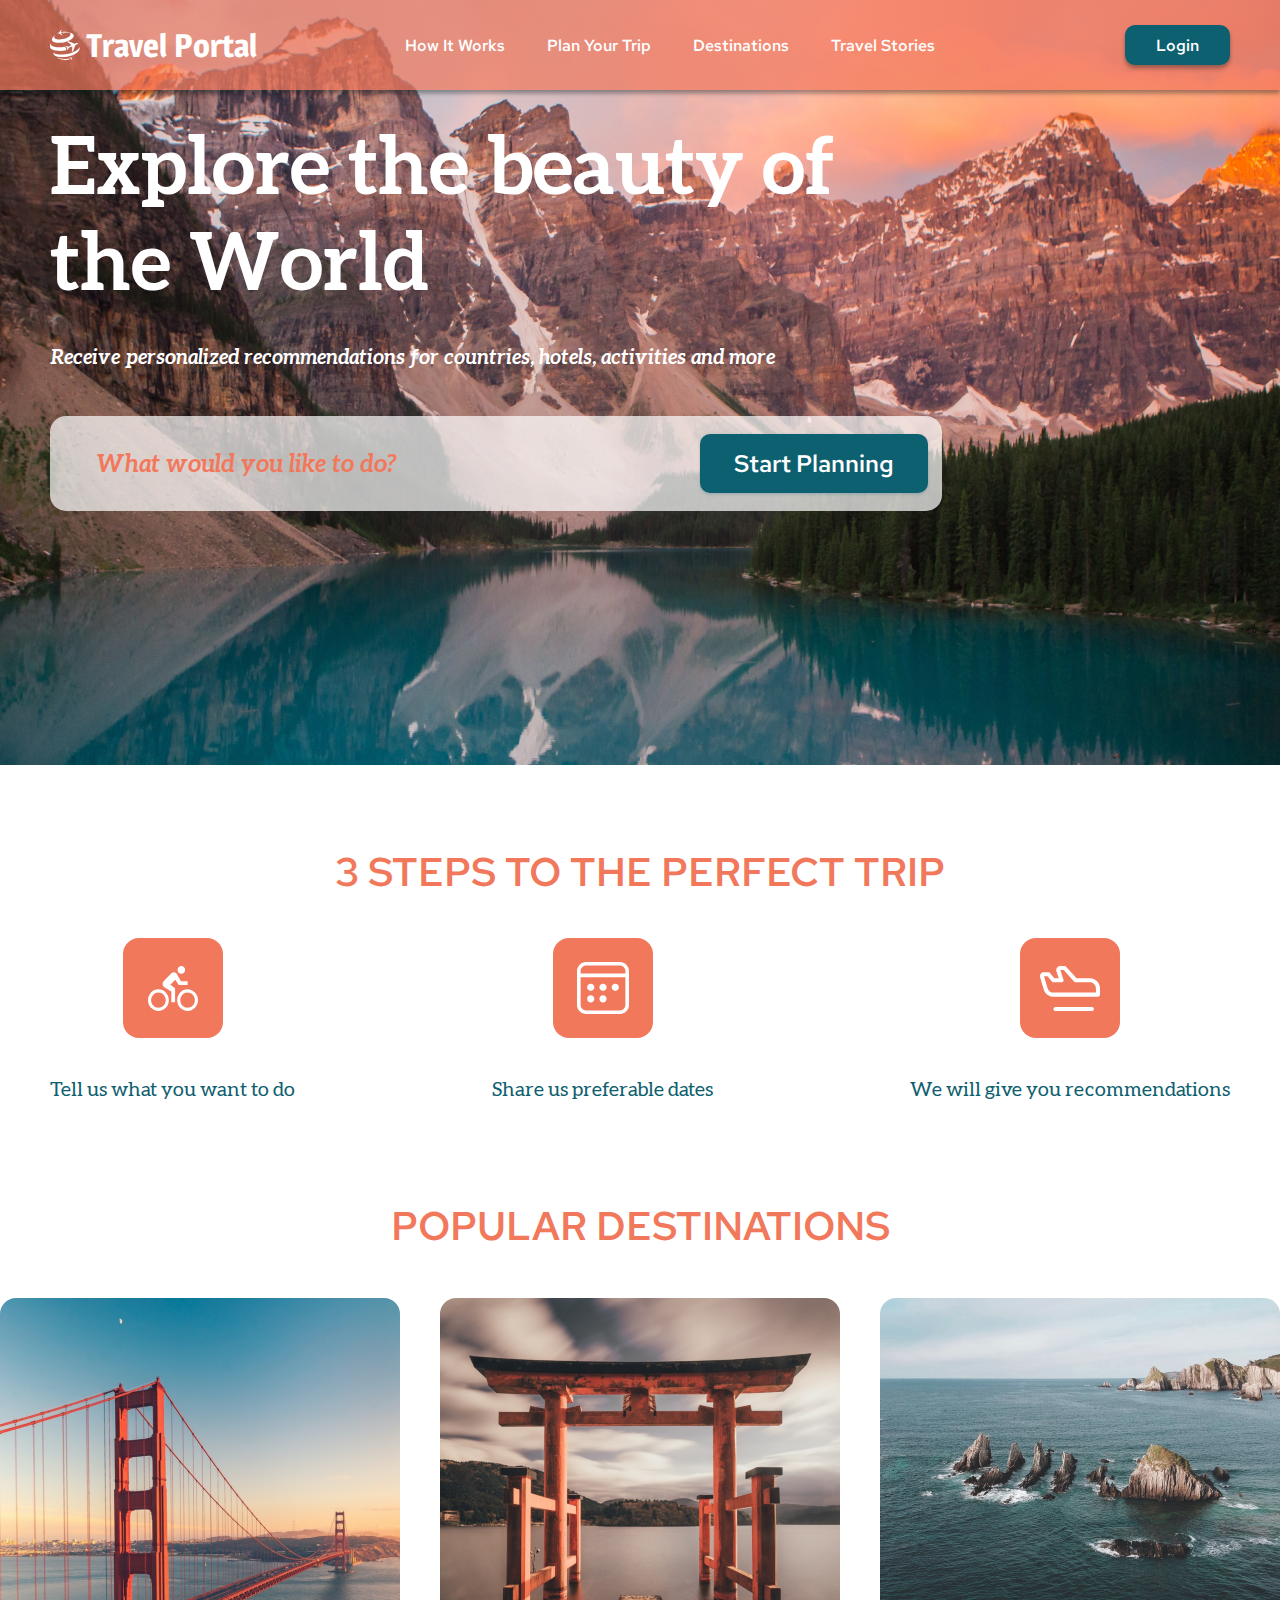
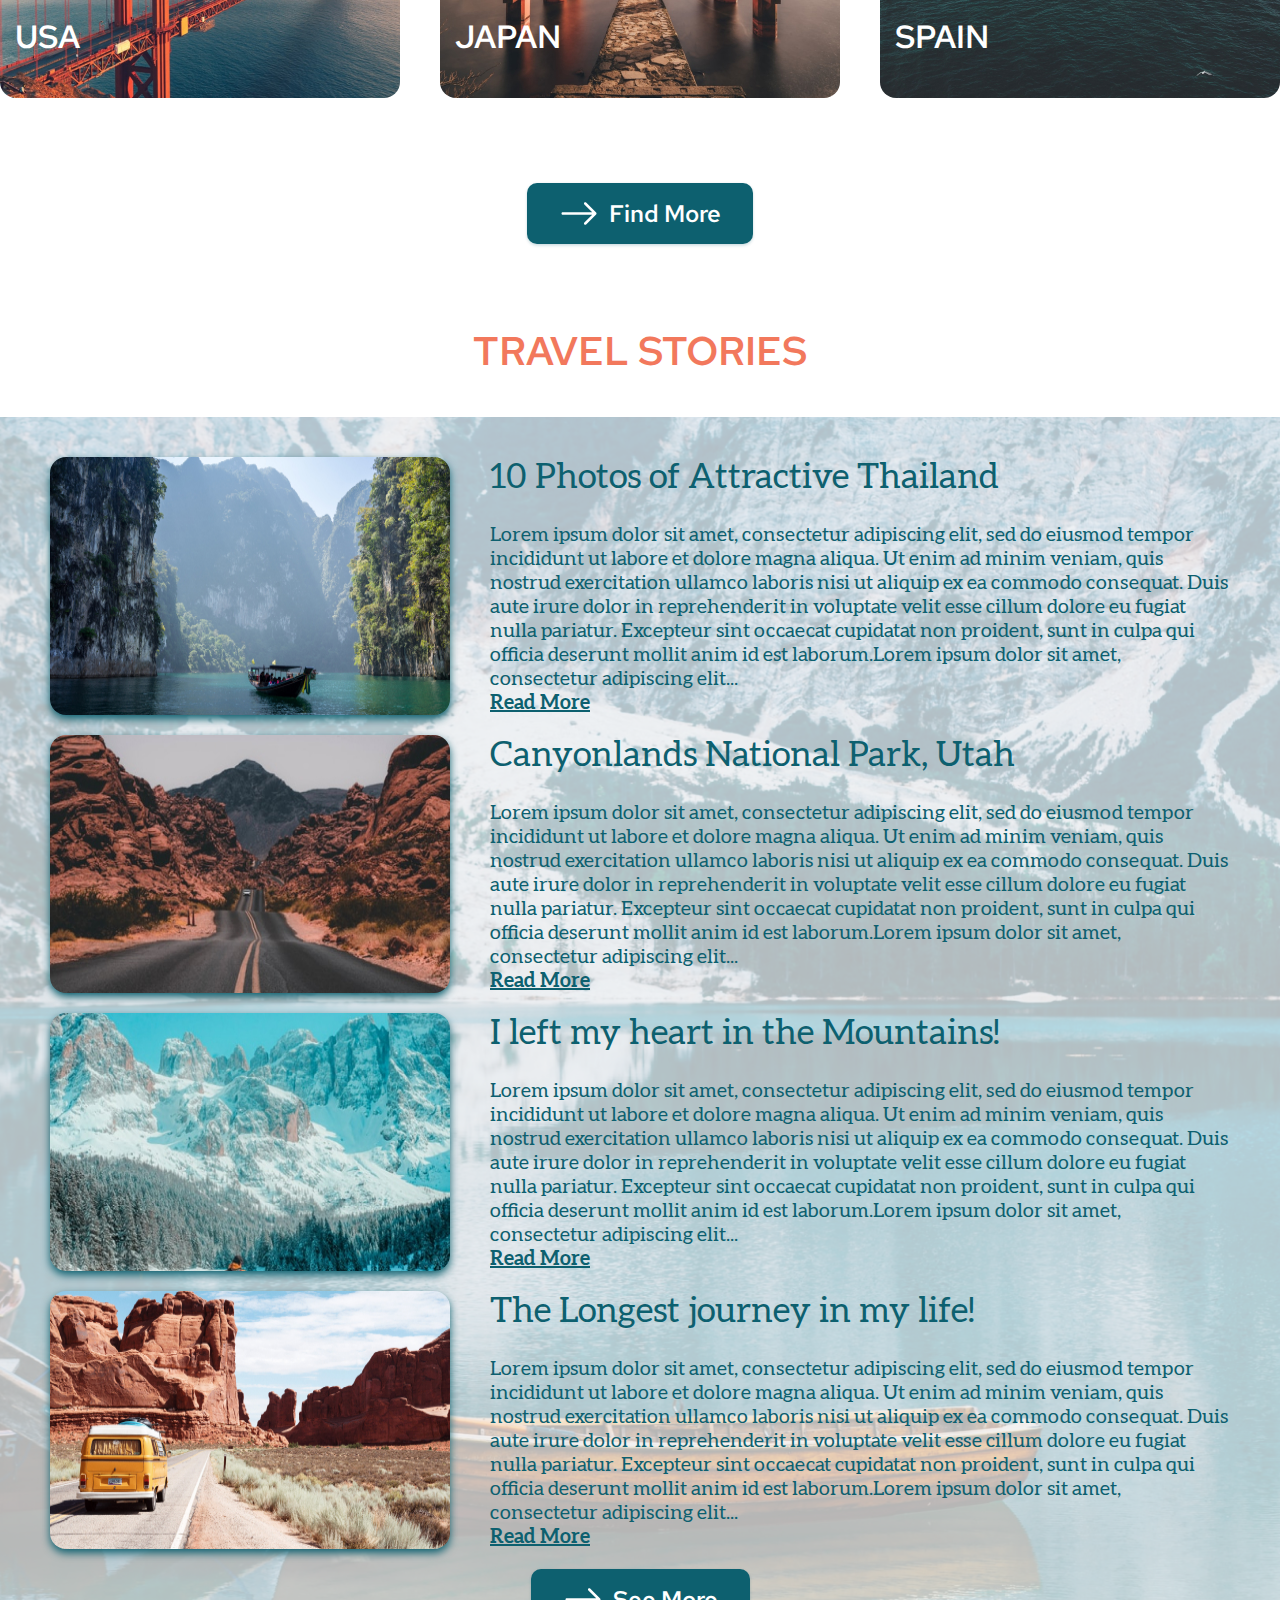
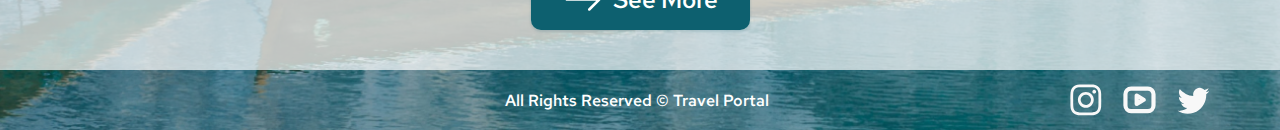
==== index.html @ 47e55aea "add full Desktop page" ====
<!DOCTYPE html>
<html lang="en">
<head>
    <meta charset="UTF-8">
    <meta name="viewport" content="width=device-width, initial-scale=1.0">
    <title>Travel Portal</title>
    <link rel="stylesheet" href="css/style.css">
</head>
<body>
    <header class="header">
        <div class="wrapper">
            <div class="header-wrapper">
                <a href="/" class="header-logo-link">
                    <div class="header-logo-box">
                        <img src="./img/svg/logo.svg" alt="Travel Portal" class="header-logo-pic">
                        <p class="header-logo-text">
                            Travel Portal
                        </p>
                    </div>
                </a>
                    
    
                <nav class="header-nav">
                    <ul class="header-list">
                        <li class="header-item">
                            <a href="#!" class="header-link">How It Works</a>
                        </li>
                        <li class="header-item">
                            <a href="#!" class="header-link">Plan Your Trip</a>
                        </li>
                        <li class="header-item">
                            <a href="#!" class="header-link">Destinations</a>
                        </li>
                        <li class="header-item">
                            <a href="#!" class="header-link">Travel Stories</a>
                        </li>
                    </ul>
                </nav>

                <form action="#">
                    <button class="header-button">
                        Login
                    </button>
                </form>

            </div>
        </div>
    </header>

    <main class="main">
        <section class="intro">
            <div class="wrapper">

                <h1 class="intro-title">
                    Explore the beauty of the World
                </h1>

                <p class="intro-subtitle">
                    Receive personalized recommendations for countries, hotels, activities and more
                </p>

                <div class="search-form">
                    <form action="#">
                        <input type="text" name="user-like-to-do" placeholder="What would you like to do?" class="search-line">
                        <button type="submit" class="search-button">
                            Start Planning
                        </button>
                    </form>
                </div>

            </div>
        </section>

        <section class="steps">
            <div class="wrapper">

                <h2 class="steps-title">
                    3 STEPS TO THE PERFECT TRIP
                </h2>

                <div class="steps-cards">
                    <div class="steps-card">
                        <div class="steps-card-pic">
                            <img src="./img/svg/steps-card-1.svg" alt="Bike" class="steps-card-pic-1">
                        </div>
                        <p class="steps-card-text">
                            Tell us what you want to do
                        </p>
                    </div>
                    <div class="steps-card">
                        <div class="steps-card-pic">
                            <img src="./img/svg/steps-card-2.svg" alt="Calendar" class="steps-card-pic-2">
                        </div>
                        <p class="steps-card-text">
                            Share us preferable dates 
                        </p>
                    </div>
                    <div class="steps-card">
                        <div class="steps-card-pic">
                            <img src="./img/svg/steps-card-3.svg" alt="plane" class="steps-card-pic-3">
                        </div>
                        <p class="steps-card-text">
                            We will give you recommendations
                        </p>
                    </div>
                </div>

            </div>
        </section>

       
        <section class="destinations">

            <h2 class="destinations-title">
                POPULAR DESTINATIONS
            </h2>
            
            <div class="destinations-pics">
                <div class="destinations-pic-1">
                    <img src="./img/destinations-usa.jpg" alt="Destination USA" class="destinations-pic-usa">
                    <p class="destinations-text-1">USA</p>
                </div>
                <div class="destinations-pic-2">
                    <img src="./img/destinations-japan.jpg" alt="Destination Japan" class="destinations-pic-japan">
                    <p class="destinations-text-2">JAPAN</p>
                </div>
                <div class="destinations-pic-3">
                    <img src="./img/destinations-spain.jpg" alt="Destination Spain" class="destinations-pic-spain">
                    <p class="destinations-text-3">SPAIN</p>
                </div>
            </div>

            <div class="destinations-button-box">
                <form action="#">
                    <button class="button">
                        <div class="button-contents">
                            <img src="./img/svg/button-arrow.svg" alt="Arrow" class="button-arrow">
                            Find More
                        </div>
                    </button>
                </form>
            </div>
        </section>

        <h2 class="stories-title">
            TRAVEL STORIES
        </h2>

        <div class="stories-and-footer">

            <section class="stories">
                <div class="wrapper">

                    <div class="stories-cards">
                        <div class="story-card">
                            <img src="./img/stories-thailand.jpg" alt="Thailand" class="stories-pic">
                            <div class="story-card-text">
                                <h3 class="story-card-title">
                                    10 Photos of Attractive Thailand
                                </h3>
                                <p class="story-card-par">
                                    Lorem ipsum dolor sit amet, consectetur adipiscing elit, sed do eiusmod tempor incididunt ut labore et dolore magna aliqua. Ut enim ad minim veniam, quis nostrud exercitation ullamco laboris nisi ut aliquip ex ea commodo consequat. Duis aute irure dolor in reprehenderit in voluptate velit esse cillum dolore eu fugiat nulla pariatur. Excepteur sint occaecat cupidatat non proident, sunt in culpa qui officia deserunt mollit anim id est laborum.Lorem ipsum dolor sit amet, consectetur adipiscing elit... 
                                </p>
                                <a href="#" class="story-card-ref">
                                    Read More
                                </a>
                            </div>
                        </div>
                        <div class="story-card">
                            <img src="./img/stories-utah.jpg" alt="Utah" class="stories-pic">
                            <div class="story-card-text">
                                <h3 class="story-card-title">
                                    Canyonlands National Park, Utah
                                </h3>
                                <p class="story-card-par">
                                    Lorem ipsum dolor sit amet, consectetur adipiscing elit, sed do eiusmod tempor incididunt ut labore et dolore magna aliqua. Ut enim ad minim veniam, quis nostrud exercitation ullamco laboris nisi ut aliquip ex ea commodo consequat. Duis aute irure dolor in reprehenderit in voluptate velit esse cillum dolore eu fugiat nulla pariatur. Excepteur sint occaecat cupidatat non proident, sunt in culpa qui officia deserunt mollit anim id est laborum.Lorem ipsum dolor sit amet, consectetur adipiscing elit... 
                                </p>
                                <a href="#" class="story-card-ref">
                                    Read More
                                </a>
                            </div>
                        </div>
                        <div class="story-card">
                            <img src="./img/stories-mountains.jpg" alt="Mountains" class="stories-pic">
                            <div class="story-card-text">
                                <h3 class="story-card-title">
                                    I left my heart in the Mountains!
                                </h3>
                                <p class="story-card-par">
                                    Lorem ipsum dolor sit amet, consectetur adipiscing elit, sed do eiusmod tempor incididunt ut labore et dolore magna aliqua. Ut enim ad minim veniam, quis nostrud exercitation ullamco laboris nisi ut aliquip ex ea commodo consequat. Duis aute irure dolor in reprehenderit in voluptate velit esse cillum dolore eu fugiat nulla pariatur. Excepteur sint occaecat cupidatat non proident, sunt in culpa qui officia deserunt mollit anim id est laborum.Lorem ipsum dolor sit amet, consectetur adipiscing elit... 
                                </p>
                                <a href="#" class="story-card-ref">
                                    Read More
                                </a>
                            </div>
                        </div>
                        <div class="story-card">
                            <img src="./img/stories-journey.jpg" alt="Thailand" class="stories-pic">
                            <div class="story-card-text">
                                <h3 class="story-card-title">
                                    The Longest journey in my life!
                                </h3>
                                <p class="story-card-par">
                                    Lorem ipsum dolor sit amet, consectetur adipiscing elit, sed do eiusmod tempor incididunt ut labore et dolore magna aliqua. Ut enim ad minim veniam, quis nostrud exercitation ullamco laboris nisi ut aliquip ex ea commodo consequat. Duis aute irure dolor in reprehenderit in voluptate velit esse cillum dolore eu fugiat nulla pariatur. Excepteur sint occaecat cupidatat non proident, sunt in culpa qui officia deserunt mollit anim id est laborum.Lorem ipsum dolor sit amet, consectetur adipiscing elit... 
                                </p>
                                <a href="#" class="story-card-ref">
                                    Read More
                                </a>
                            </div>
                        </div>
                    </div>

                    <div class="stories-button-box">
                        <form action="#">
                            <button class="button">
                                <div class="button-contents">
                                    <img src="./img/svg/button-arrow.svg" alt="Arrow" class="button-arrow">
                                    See More
                                </div>
                            </button>
                        </form>
                    </div>

                </div>
            </section>

            <div class="wrapper">
                <footer class="footer">
                    <p class="footer-text">
                        All Rights Reserved © Travel Portal
                    </p>

                    <div class="footer-links">
                        <a href="#" class="footer-icon-link">
                            <img src="./img/svg/insta.svg" alt="Instagram" class="footer-icon">
                        </a>
                        <a href="#" class="footer-icon-link">
                            <img src="./img/svg/youtube.svg" alt="Youtube" class="footer-icon">
                        </a>
                        <a href="#" class="footer-icon-link">
                            <img src="./img/svg/twitter.svg" alt="Twitter" class="footer-icon">
                        </a>
                    </div>
                </footer>
            </div>
            
        </div>
        
 
    </main>
</body>
</html>
---- css/style.css ----
html, body, div, span, applet, object, iframe,
h1, h2, h3, h4, h5, h6, p, blockquote, pre,
a, abbr, acronym, address, big, cite, code,
del, dfn, em, img, ins, kbd, q, s, samp,
small, strike, strong, sub, sup, tt, var,
b, u, i, center,
dl, dt, dd, ol, ul, li,
fieldset, form, label, legend,
table, caption, tbody, tfoot, thead, tr, th, td,
article, aside, canvas, details, embed,
figure, figcaption, footer, header, hgroup,
menu, nav, output, ruby, section, summary,
time, mark, audio, video {
    margin: 0;
	padding: 0;
	border: 0;
	font-size: 100%;
	font: inherit;
	vertical-align: baseline;
}

/* make sure to set some focus styles for accessibility */
:focus {
    outline: 0;
}

/* HTML5 display-role reset for older browsers */
article, aside, details, figcaption, figure,
footer, header, hgroup, menu, nav, section {
	display: block;
}

body {
	line-height: 1;
}

ol, ul {
	list-style: none;
}

blockquote, q {
	quotes: none;
}

blockquote:before, blockquote:after,
q:before, q:after {
	content: '';
	content: none;
}

table {
	border-collapse: collapse;
	border-spacing: 0;
}

input[type=search]::-webkit-search-cancel-button,
input[type=search]::-webkit-search-decoration,
input[type=search]::-webkit-search-results-button,
input[type=search]::-webkit-search-results-decoration {
    -webkit-appearance: none;
    -moz-appearance: none;
}

input[type=search] {
    -webkit-appearance: none;
    -moz-appearance: none;
    -webkit-box-sizing: content-box;
    -moz-box-sizing: content-box;
    box-sizing: content-box;
}

textarea {
    overflow: auto;
    vertical-align: top;
    resize: vertical;
}

/**
 * Correct `inline-block` display not defined in IE 6/7/8/9 and Firefox 3.
 */

audio,
canvas,
video {
    display: inline-block;
    *display: inline;
    *zoom: 1;
    max-width: 100%;
}

/**
 * Prevent modern browsers from displaying `audio` without controls.
 * Remove excess height in iOS 5 devices.
 */

audio:not([controls]) {
    display: none;
    height: 0;
}

/**
 * Address styling not present in IE 7/8/9, Firefox 3, and Safari 4.
 * Known issue: no IE 6 support.
 */

[hidden] {
    display: none;
}

/**
 * 1. Correct text resizing oddly in IE 6/7 when body `font-size` is set using
 *    `em` units.
 * 2. Prevent iOS text size adjust after orientation change, without disabling
 *    user zoom.
 */

html {
    font-size: 100%; /* 1 */
    -webkit-text-size-adjust: 100%; /* 2 */
    -ms-text-size-adjust: 100%; /* 2 */
}

/**
 * Address `outline` inconsistency between Chrome and other browsers.
 */

a:focus {
    outline: thin dotted;
}

/**
 * Improve readability when focused and also mouse hovered in all browsers.
 */

a:active,
a:hover {
    outline: 0;
}

/**
 * 1. Remove border when inside `a` element in IE 6/7/8/9 and Firefox 3.
 * 2. Improve image quality when scaled in IE 7.
 */

img {
    border: 0; /* 1 */
    -ms-interpolation-mode: bicubic; /* 2 */
}

/**
 * Address margin not present in IE 6/7/8/9, Safari 5, and Opera 11.
 */

figure {
    margin: 0;
}

/**
 * Correct margin displayed oddly in IE 6/7.
 */

form {
    margin: 0;
}

/**
 * Define consistent border, margin, and padding.
 */

fieldset {
    border: 1px solid #c0c0c0;
    margin: 0 2px;
    padding: 0.35em 0.625em 0.75em;
}

/**
 * 1. Correct color not being inherited in IE 6/7/8/9.
 * 2. Correct text not wrapping in Firefox 3.
 * 3. Correct alignment displayed oddly in IE 6/7.
 */

legend {
    border: 0; /* 1 */
    padding: 0;
    white-space: normal; /* 2 */
    *margin-left: -7px; /* 3 */
}

/**
 * 1. Correct font size not being inherited in all browsers.
 * 2. Address margins set differently in IE 6/7, Firefox 3+, Safari 5,
 *    and Chrome.
 * 3. Improve appearance and consistency in all browsers.
 */

button,
input,
select,
textarea {
    font-size: 100%; /* 1 */
    margin: 0; /* 2 */
    vertical-align: baseline; /* 3 */
    *vertical-align: middle; /* 3 */
}

/**
 * Address Firefox 3+ setting `line-height` on `input` using `!important` in
 * the UA stylesheet.
 */

button,
input {
    line-height: normal;
}

/**
 * Address inconsistent `text-transform` inheritance for `button` and `select`.
 * All other form control elements do not inherit `text-transform` values.
 * Correct `button` style inheritance in Chrome, Safari 5+, and IE 6+.
 * Correct `select` style inheritance in Firefox 4+ and Opera.
 */

button,
select {
    text-transform: none;
}

/**
 * 1. Avoid the WebKit bug in Android 4.0.* where (2) destroys native `audio`
 *    and `video` controls.
 * 2. Correct inability to style clickable `input` types in iOS.
 * 3. Improve usability and consistency of cursor style between image-type
 *    `input` and others.
 * 4. Remove inner spacing in IE 7 without affecting normal text inputs.
 *    Known issue: inner spacing remains in IE 6.
 */

button,
html input[type="button"], /* 1 */
input[type="reset"],
input[type="submit"] {
    -webkit-appearance: button; /* 2 */
    cursor: pointer; /* 3 */
    *overflow: visible;  /* 4 */
}

/**
 * Re-set default cursor for disabled elements.
 */

button[disabled],
html input[disabled] {
    cursor: default;
}

/**
 * 1. Address box sizing set to content-box in IE 8/9.
 * 2. Remove excess padding in IE 8/9.
 * 3. Remove excess padding in IE 7.
 *    Known issue: excess padding remains in IE 6.
 */

input[type="checkbox"],
input[type="radio"] {
    box-sizing: border-box; /* 1 */
    padding: 0; /* 2 */
    *height: 13px; /* 3 */
    *width: 13px; /* 3 */
}

/**
 * 1. Address `appearance` set to `searchfield` in Safari 5 and Chrome.
 * 2. Address `box-sizing` set to `border-box` in Safari 5 and Chrome
 *    (include `-moz` to future-proof).
 */

input[type="search"] {
    -webkit-appearance: textfield; /* 1 */
    -moz-box-sizing: content-box;
    -webkit-box-sizing: content-box; /* 2 */
    box-sizing: content-box;
}

/**
 * Remove inner padding and search cancel button in Safari 5 and Chrome
 * on OS X.
 */

input[type="search"]::-webkit-search-cancel-button,
input[type="search"]::-webkit-search-decoration {
    -webkit-appearance: none;
}

/**
 * Remove inner padding and border in Firefox 3+.
 */

button::-moz-focus-inner,
input::-moz-focus-inner {
    border: 0;
    padding: 0;
}

/**
 * 1. Remove default vertical scrollbar in IE 6/7/8/9.
 * 2. Improve readability and alignment in all browsers.
 */

textarea {
    overflow: auto; /* 1 */
    vertical-align: top; /* 2 */
}

/**
 * Remove most spacing between table cells.
 */

table {
    border-collapse: collapse;
    border-spacing: 0;
}

html,
button,
input,
select,
textarea {
    color: #222;
}


::-moz-selection {
    background: #b3d4fc;
    text-shadow: none;
}

::selection {
    background: #b3d4fc;
    text-shadow: none;
}

img {
    vertical-align: middle;
}

fieldset {
    border: 0;
    margin: 0;
    padding: 0;
}

textarea {
    resize: vertical;
}

.chromeframe {
    margin: 0.2em 0;
    background: #ccc;
    color: #000;
    padding: 0.2em 0;
}




/* magra-regular - latin */
@font-face {
    font-family: 'Magra';
    font-style: normal;
    font-weight: 400;
    src: url('../fonts/magra-v14-latin-regular.eot'); /* IE9 Compat Modes */
    src: local(''),
         url('../fonts/magra-v14-latin-regular.eot?#iefix') format('embedded-opentype'), /* IE6-IE8 */
         url('../fonts/magra-v14-latin-regular.woff2') format('woff2'), /* Super Modern Browsers */
         url('../fonts/magra-v14-latin-regular.woff') format('woff'), /* Modern Browsers */
         url('../fonts/magra-v14-latin-regular.ttf') format('truetype'), /* Safari, Android, iOS */
         url('../fonts/magra-v14-latin-regular.svg#Magra') format('svg'); /* Legacy iOS */
  }
  /* magra-700 - latin */
  @font-face {
    font-family: 'Magra';
    font-style: normal;
    font-weight: 700;
    src: url('../fonts/magra-v14-latin-700.eot'); /* IE9 Compat Modes */
    src: local(''),
         url('../fonts/magra-v14-latin-700.eot?#iefix') format('embedded-opentype'), /* IE6-IE8 */
         url('../fonts/magra-v14-latin-700.woff2') format('woff2'), /* Super Modern Browsers */
         url('../fonts/magra-v14-latin-700.woff') format('woff'), /* Modern Browsers */
         url('../fonts/magra-v14-latin-700.ttf') format('truetype'), /* Safari, Android, iOS */
         url('../fonts/magra-v14-latin-700.svg#Magra') format('svg'); /* Legacy iOS */
  }



  /* red-hat-text-500 - latin */
@font-face {
    font-family: 'Red Hat Text';
    font-style: normal;
    font-weight: 500;
    src: url('../fonts/red-hat-text-v11-latin-500.eot'); /* IE9 Compat Modes */
    src: local(''),
         url('../fonts/red-hat-text-v11-latin-500.eot?#iefix') format('embedded-opentype'), /* IE6-IE8 */
         url('../fonts/red-hat-text-v11-latin-500.woff2') format('woff2'), /* Super Modern Browsers */
         url('../fonts/red-hat-text-v11-latin-500.woff') format('woff'), /* Modern Browsers */
         url('../fonts/red-hat-text-v11-latin-500.ttf') format('truetype'), /* Safari, Android, iOS */
         url('../fonts/red-hat-text-v11-latin-500.svg#RedHatText') format('svg'); /* Legacy iOS */
  }
  /* red-hat-text-regular - latin */
  @font-face {
    font-family: 'Red Hat Text';
    font-style: normal;
    font-weight: 400;
    src: url('../fonts/red-hat-text-v11-latin-regular.eot'); /* IE9 Compat Modes */
    src: local(''),
         url('../fonts/red-hat-text-v11-latin-regular.eot?#iefix') format('embedded-opentype'), /* IE6-IE8 */
         url('../fonts/red-hat-text-v11-latin-regular.woff2') format('woff2'), /* Super Modern Browsers */
         url('../fonts/red-hat-text-v11-latin-regular.woff') format('woff'), /* Modern Browsers */
         url('../fonts/red-hat-text-v11-latin-regular.ttf') format('truetype'), /* Safari, Android, iOS */
         url('../fonts/red-hat-text-v11-latin-regular.svg#RedHatText') format('svg'); /* Legacy iOS */
  }



/* aleo-regular - latin */
@font-face {
    font-family: 'Aleo';
    font-style: normal;
    font-weight: 400;
    src: url('../fonts/aleo-v11-latin-regular.eot'); /* IE9 Compat Modes */
    src: local(''),
         url('../fonts/aleo-v11-latin-regular.eot?#iefix') format('embedded-opentype'), /* IE6-IE8 */
         url('../fonts/aleo-v11-latin-regular.woff2') format('woff2'), /* Super Modern Browsers */
         url('../fonts/aleo-v11-latin-regular.woff') format('woff'), /* Modern Browsers */
         url('../fonts/aleo-v11-latin-regular.ttf') format('truetype'), /* Safari, Android, iOS */
         url('../fonts/aleo-v11-latin-regular.svg#Aleo') format('svg'); /* Legacy iOS */
  }
  /* aleo-700 - latin */
  @font-face {
    font-family: 'Aleo';
    font-style: normal;
    font-weight: 700;
    src: url('../fonts/aleo-v11-latin-700.eot'); /* IE9 Compat Modes */
    src: local(''),
         url('../fonts/aleo-v11-latin-700.eot?#iefix') format('embedded-opentype'), /* IE6-IE8 */
         url('../fonts/aleo-v11-latin-700.woff2') format('woff2'), /* Super Modern Browsers */
         url('../fonts/aleo-v11-latin-700.woff') format('woff'), /* Modern Browsers */
         url('../fonts/aleo-v11-latin-700.ttf') format('truetype'), /* Safari, Android, iOS */
         url('../fonts/aleo-v11-latin-700.svg#Aleo') format('svg'); /* Legacy iOS */
  }
  /* aleo-700italic - latin */
  @font-face {
    font-family: 'Aleo';
    font-style: italic;
    font-weight: 700;
    src: url('../fonts/aleo-v11-latin-700italic.eot'); /* IE9 Compat Modes */
    src: local(''),
         url('../fonts/aleo-v11-latin-700italic.eot?#iefix') format('embedded-opentype'), /* IE6-IE8 */
         url('../fonts/aleo-v11-latin-700italic.woff2') format('woff2'), /* Super Modern Browsers */
         url('../fonts/aleo-v11-latin-700italic.woff') format('woff'), /* Modern Browsers */
         url('../fonts/aleo-v11-latin-700italic.ttf') format('truetype'), /* Safari, Android, iOS */
         url('../fonts/aleo-v11-latin-700italic.svg#Aleo') format('svg'); /* Legacy iOS */
  }



html {
    box-sizing: border-box;

}

*, *::before, *::after {
    box-sizing: inherit;
}

.body {
    width: 1440px;
}

.wrapper {
    max-width: 1180px;
    margin: 0 auto;
}

/* header styles start */

.header {
    position: absolute;
    background-color: rgba(242, 120, 92, 0.7);
    width: 100%;
    box-shadow: 0px 4px 4px rgba(0, 0, 0, 0.25), 0px 2px 3px rgba(13, 96, 111, 0.16);
 } 

 .header-logo-box {
    display: flex;
    align-items: center;
 }

 .header-logo-text {
    margin-left: 6px;
    font-family: 'Magra';
    font-style: normal;
    font-weight: 600;
    font-size: 32px;
    line-height: 39px;
    color: #fff;
 }
 
 .header-logo-link {
    text-decoration: none;
    transition: 0.5s;
 }

 .header-logo-link:hover {
    transform: scale(1.1);
 }

 .header-link {
    font-family: 'Red Hat Text';
    font-weight: 500;
    font-style: normal;
    font-size: 16px;
    line-height: 21px;
    color: #fff;
    text-decoration: none;
    margin-right: 42px;
    transition: .2s;
 }

 .header-link:hover, .header-link:focus, .header-link:active {
    opacity: .75;
 }

 .header-wrapper {
    display: flex;
    flex-wrap: wrap;
    align-items: center;
    justify-content: space-between;
    height: 90px;
 }

 .header-list {
    display: flex;
    flex-wrap: wrap;
    flex-direction: row;
 }

 .header-item:last-child {
    margin-right: 0;
 }

 .header-button {
    height: 40px;
    width: 105px;
    padding: auto 0;
    font-family: 'Red Hat Text';
    font-weight: 500;
    font-style: normal;
    font-size: 16px;
    line-height: 21px;
    color: #fff;
    background: #0D606F;
    box-shadow: 0px 4px 4px rgba(0, 0, 0, 0.25), 0px 2px 3px rgba(13, 96, 111, 0.16);
    border-radius: 10px;
    border: none;
    transition: .5s;
 }

 .header-button:hover {
    transform: scale(1.1);
 }

 /* header styles end */

 /* intro styles start */

.intro {
    height: 765px;
    background: url(../img/intro-bg.jpg) no-repeat center;
    background-size: cover;
    padding-top: 122px;
    margin-bottom: 80px;
}

.intro-title {
    max-width: 892px;
    margin-bottom: 32px;
    font-family: 'Aleo';
    font-style: normal;
    font-weight: 700;
    font-size: 80px;
    line-height: 96px;
    color: #fff;
}

.intro-subtitle {
    margin-bottom: 46px;
    font-family: 'Aleo';
    font-style: italic;
    font-weight: 700;
    font-size: 20px;
    line-height: 24px;
    color: #fff;
}

.search-form {
    display: flex;
    align-items: center;
    justify-content: space-between;
    width: 892px;
    height: 95px;
    background: rgba(255, 255, 255, 0.7);
    border-radius: 16px;
}

.search-line {  
    margin-left: 45px;
    margin-right: 41px;
    width: 560px;
    border: none;
    background-color: rgba(0, 0, 0, 0);
    font-family: 'Aleo';
    font-style: italic;
    font-weight: 400;
    font-size: 24px;
    line-height: 29px;
    color: #F2785C;
}

.search-line::placeholder {
    font-family: 'Aleo';
    font-style: italic;
    font-weight: 400;
    font-size: 24px;
    line-height: 29px;
    color: #F2785C;
}

.search-button {
    height: 59px;
    width: 228px;
    font-family: 'Red Hat Text';
    font-style: normal;
    font-weight: 500;
    font-size: 24px;
    line-height: 32px;
    color: #fff;
    background: #0D606F;
    box-shadow: 0px 0px 3px rgba(13, 96, 111, 0.08), 0px 2px 3px rgba(13, 96, 111, 0.16);
    border-radius: 10px;
    border: none;
    transition: .5s;
}

.search-button:hover {
    transform: scale(1.05);
}

/* intro styles end */


/* steps styles start */

.steps-title {
    margin-bottom: 40px;
    text-align: center;
    font-family: 'Red Hat Text';
    font-style: normal;
    font-weight: 500;
    font-size: 40px;
    line-height: 53px;
    color: #F2785C;
}

.steps-cards {
    display: flex;
    flex-wrap: wrap;
    align-items: center;
    justify-content: space-between;
}

.steps-card-pic {
    width: 100px;
    margin: 0 auto;
    transition: .5s;
}

.steps-card-pic:hover {
 transform: scale(1.1);
}

.steps-card-text {
    margin-top: 40px;
    font-family: 'Aleo';
    font-style: normal;
    font-weight: 400;
    font-size: 20px;
    line-height: 24px;
    color: #0D606F;
}

.steps {
    margin-bottom: 97px;
}

/* steps styles end */



/* popular destinations styles start */

.destinations-title {
    margin-bottom: 46px;
    text-align: center;
    font-family: 'Red Hat Text';
    font-style: normal;
    font-weight: 500;
    font-size: 40px;
    line-height: 53px;
    color: #F2785C;
}

.destinations-pics {
    width: 100%;
    margin-bottom: 85px;
    display: flex;
    flex-wrap: wrap;
    justify-content: space-between;
}

.destinations-pic-usa, .destinations-pic-japan, .destinations-pic-spain {
    border-radius: 16px;
    border: none;
    width: 400px;
}

.destinations-pic-1, .destinations-pic-2, .destinations-pic-3 {
    position: relative;
}

.destinations-text-1, .destinations-text-2, .destinations-text-3 {
    position: absolute;
    left: 15px;
    bottom: 40px;
    font-family: 'Red Hat Text';
    font-style: normal;
    font-weight: 500;
    font-size: 32px;
    line-height: 42px;
    color: #fff;
}

.destinations-button-box {
    margin-bottom: 80px;
}

.button { 
    display: block; 
    margin: 0 auto;
    padding: 10px 32px 10px 32px;

    font-family: 'Red Hat Text';
    font-style: normal;
    font-weight: 500;
    font-size: 24px;
    line-height: 32px;
    color: #fff;

    background: #0D606F;
    box-shadow: 0px 0px 3px rgba(13, 96, 111, 0.08), 0px 2px 3px rgba(13, 96, 111, 0.16);
    border-radius: 10px;
    border: none;

    transition: .5s;
}

.button:hover {
    transform: scale(1.05);
}

.button-contents {
    display: flex;
    align-items: center;
}

.button-arrow {
    margin-right: 10px;
}

/* popular destinations styles end */


/* travel stories styles start */

.stories-title {
    margin-bottom: 40px;
    text-align: center;
    font-family: 'Red Hat Text';
    font-style: normal;
    font-weight: 500;
    font-size: 40px;
    line-height: 53px;
    color: #F2785C;
}

.stories-and-footer {
    background: url(../img/stories_footer-bg.jpg) no-repeat center;
    background-size: cover;
}

.stories {
    background-color: rgba(255, 255, 255, 0.7);
    padding-top: 40px;
    padding-bottom: 40px;
}

.stories-cards {
    display: flex;
    flex-direction: column;
}

.story-card {
    display: flex;
    margin-bottom: 20px;
}

.stories-pic {
    margin-right: 40px;
    filter: drop-shadow(0px 4px 4px #0D606F);
    border-radius: 16px;
}

.story-card-text {
    max-width: 760px;
}

.story-card-title {
    margin-bottom: 24px;
    font-family: 'Aleo';
    font-style: normal;
    font-weight: 400;
    font-size: 35px;
    line-height: 42px;
    color: #0D606F;
}

.story-card-par {
    font-family: 'Aleo';
    font-style: normal;
    font-weight: 400;
    font-size: 20px;
    line-height: 24px;
    color: #0D606F;
}

.story-card-ref {
    font-family: 'Aleo';
    font-style: normal;
    font-weight: 700;
    font-size: 20px;
    line-height: 24px;
    text-decoration-line: underline;
    color: #0D606F;
}

.story-card-ref:hover, .story-card-ref:focus, .story-card-ref:active {
    opacity: .75;
}

/* travel stories styles end */


/* footer styles begin */

.footer {
    background: none; 
    display: flex;
    align-items: center;
    justify-content: space-between;
    padding: 13px 0;
}

.footer-text {
    margin-left: 455px;
    font-family: 'Red Hat Text';
    font-style: normal;
    font-weight: 500;
    font-size: 16px;
    line-height: 21px;
    color: #fff;
}

.footer-links {
    display: flex;
    justify-content: end;
    align-items: center;
}

.footer-icon-link {
    margin-right: 20px;
    transition: .3s;
}

.footer-icon-link:hover {
    transform: scale(1.1);
} 

.footer-links:last-child {
    margin-right: 0;
}

/* footer styles end */
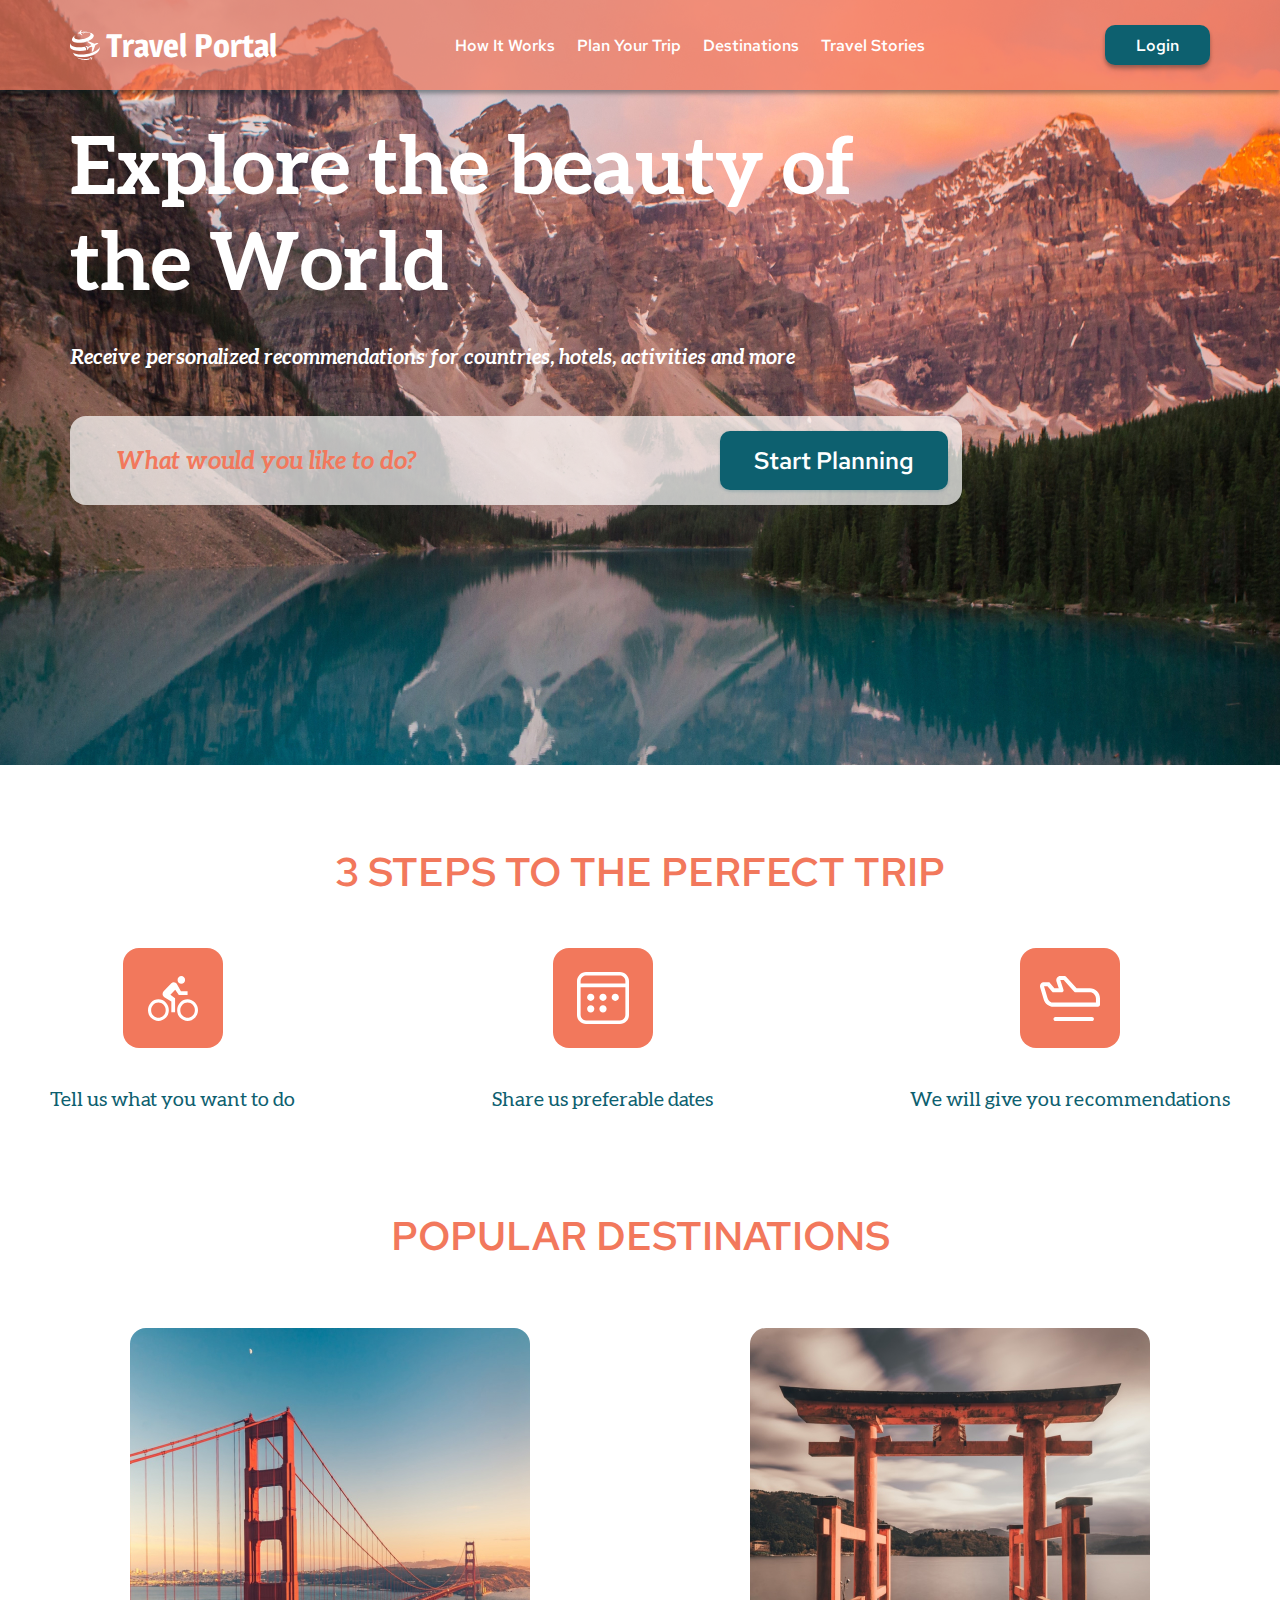
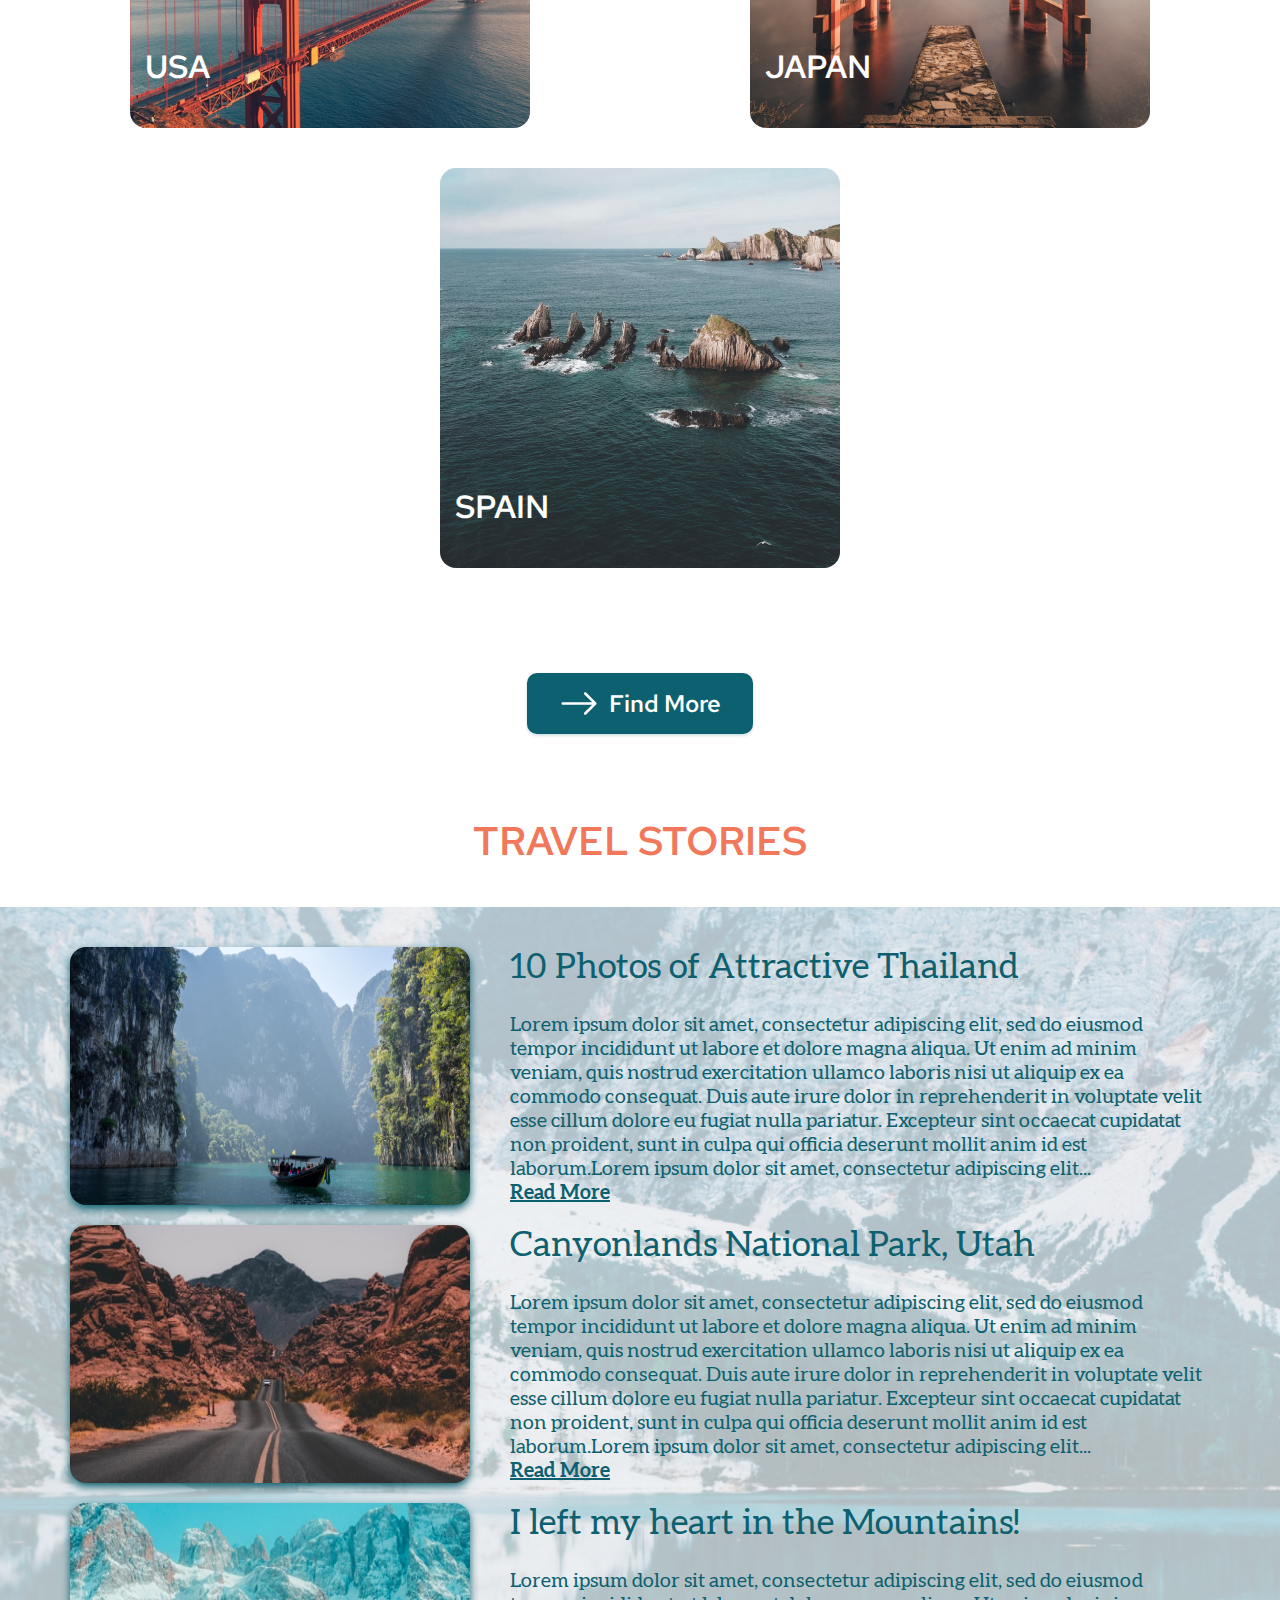
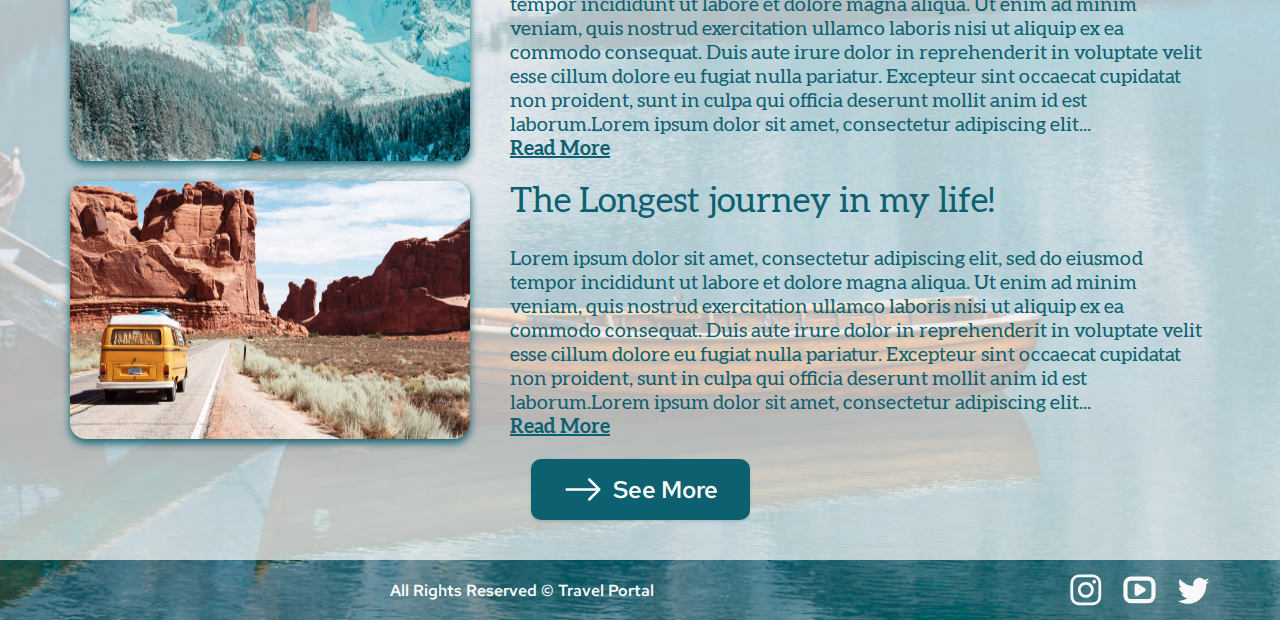
==== commit 00af392b: "add adaptive layout" ====
--- a/index.html
+++ b/index.html
@@ -35,13 +35,30 @@
                             <a href="#!" class="header-link">Travel Stories</a>
                         </li>
                     </ul>
+
+                    <form action="#" class="header-form-burger">
+                        <button class="header-button">
+                            Login
+                        </button>
+                    </form>
+
+                    <div class="header-nav-close">
+                        <span class="header-nav-close-line"></span>
+                        <span class="header-nav-close-line"></span>
+                    </div>
                 </nav>
-
-                <form action="#">
+                
+                <form action="#" class="header-form">
                     <button class="header-button">
                         Login
                     </button>
                 </form>
+
+                <div class="header-burger burger">
+                    <span class="burger-line burger-line-first"></span>
+                    <span class="burger-line burger-line-second"></span>
+                    <span class="burger-line burger-line-third"></span>
+                </div>
 
             </div>
         </div>
@@ -161,9 +178,9 @@
                                 <p class="story-card-par">
                                     Lorem ipsum dolor sit amet, consectetur adipiscing elit, sed do eiusmod tempor incididunt ut labore et dolore magna aliqua. Ut enim ad minim veniam, quis nostrud exercitation ullamco laboris nisi ut aliquip ex ea commodo consequat. Duis aute irure dolor in reprehenderit in voluptate velit esse cillum dolore eu fugiat nulla pariatur. Excepteur sint occaecat cupidatat non proident, sunt in culpa qui officia deserunt mollit anim id est laborum.Lorem ipsum dolor sit amet, consectetur adipiscing elit... 
                                 </p>
-                                <a href="#" class="story-card-ref">
-                                    Read More
-                                </a>
+                                <p class="story-card-ref-text"><a href="#" class="story-card-ref">
+                                    Read More
+                                </a></p>
                             </div>
                         </div>
                         <div class="story-card">
@@ -175,9 +192,9 @@
                                 <p class="story-card-par">
                                     Lorem ipsum dolor sit amet, consectetur adipiscing elit, sed do eiusmod tempor incididunt ut labore et dolore magna aliqua. Ut enim ad minim veniam, quis nostrud exercitation ullamco laboris nisi ut aliquip ex ea commodo consequat. Duis aute irure dolor in reprehenderit in voluptate velit esse cillum dolore eu fugiat nulla pariatur. Excepteur sint occaecat cupidatat non proident, sunt in culpa qui officia deserunt mollit anim id est laborum.Lorem ipsum dolor sit amet, consectetur adipiscing elit... 
                                 </p>
-                                <a href="#" class="story-card-ref">
-                                    Read More
-                                </a>
+                                <p class="story-card-ref-text"><a href="#" class="story-card-ref">
+                                    Read More
+                                </a></p>
                             </div>
                         </div>
                         <div class="story-card">
@@ -189,9 +206,9 @@
                                 <p class="story-card-par">
                                     Lorem ipsum dolor sit amet, consectetur adipiscing elit, sed do eiusmod tempor incididunt ut labore et dolore magna aliqua. Ut enim ad minim veniam, quis nostrud exercitation ullamco laboris nisi ut aliquip ex ea commodo consequat. Duis aute irure dolor in reprehenderit in voluptate velit esse cillum dolore eu fugiat nulla pariatur. Excepteur sint occaecat cupidatat non proident, sunt in culpa qui officia deserunt mollit anim id est laborum.Lorem ipsum dolor sit amet, consectetur adipiscing elit... 
                                 </p>
-                                <a href="#" class="story-card-ref">
-                                    Read More
-                                </a>
+                                <p class="story-card-ref-text"><a href="#" class="story-card-ref">
+                                    Read More
+                                </a></p>
                             </div>
                         </div>
                         <div class="story-card">
@@ -203,9 +220,9 @@
                                 <p class="story-card-par">
                                     Lorem ipsum dolor sit amet, consectetur adipiscing elit, sed do eiusmod tempor incididunt ut labore et dolore magna aliqua. Ut enim ad minim veniam, quis nostrud exercitation ullamco laboris nisi ut aliquip ex ea commodo consequat. Duis aute irure dolor in reprehenderit in voluptate velit esse cillum dolore eu fugiat nulla pariatur. Excepteur sint occaecat cupidatat non proident, sunt in culpa qui officia deserunt mollit anim id est laborum.Lorem ipsum dolor sit amet, consectetur adipiscing elit... 
                                 </p>
-                                <a href="#" class="story-card-ref">
-                                    Read More
-                                </a>
+                                <p class="story-card-ref-text"><a href="#" class="story-card-ref">
+                                    Read More
+                                </a></p>
                             </div>
                         </div>
                     </div>
@@ -226,9 +243,10 @@
 
             <div class="wrapper">
                 <footer class="footer">
-                    <p class="footer-text">
-                        All Rights Reserved © Travel Portal
-                    </p>
+
+                    <div class="footer-text">
+                        <p>All Rights Reserved © Travel Portal</p>
+                    </div>
 
                     <div class="footer-links">
                         <a href="#" class="footer-icon-link">
@@ -246,7 +264,9 @@
             
         </div>
         
- 
     </main>
+
+    <script src="./JS/main.js"></script>
+
 </body>
 </html>--- a/css/style.css
+++ b/css/style.css
@@ -473,7 +473,7 @@
 }
 
 .body {
-    width: 1440px;
+    max-width: 1440px;
 }
 
 .wrapper {
@@ -485,17 +485,20 @@
 
 .header {
     position: absolute;
+    padding: 25px 0;
     background-color: rgba(242, 120, 92, 0.7);
     width: 100%;
     box-shadow: 0px 4px 4px rgba(0, 0, 0, 0.25), 0px 2px 3px rgba(13, 96, 111, 0.16);
- } 
-
- .header-logo-box {
+} 
+
+.header-logo-box {
+    margin-left: 20px;
+    margin-right: 20px;
     display: flex;
     align-items: center;
- }
-
- .header-logo-text {
+}
+
+.header-logo-text {
     margin-left: 6px;
     font-family: 'Magra';
     font-style: normal;
@@ -503,18 +506,19 @@
     font-size: 32px;
     line-height: 39px;
     color: #fff;
- }
+}
  
- .header-logo-link {
+.header-logo-link {
     text-decoration: none;
     transition: 0.5s;
- }
-
- .header-logo-link:hover {
+}
+
+.header-logo-link:hover {
     transform: scale(1.1);
- }
-
- .header-link {
+}
+
+.header-link {
+    margin-right: 42px;
     font-family: 'Red Hat Text';
     font-weight: 500;
     font-style: normal;
@@ -522,33 +526,41 @@
     line-height: 21px;
     color: #fff;
     text-decoration: none;
-    margin-right: 42px;
     transition: .2s;
- }
-
- .header-link:hover, .header-link:focus, .header-link:active {
+}
+
+.header-link:last-child {
+    margin-right: 22px;
+}
+
+.header-link:hover, .header-link:focus, .header-link:active {
     opacity: .75;
- }
-
- .header-wrapper {
+}
+
+.header-wrapper {
     display: flex;
     flex-wrap: wrap;
     align-items: center;
     justify-content: space-between;
-    height: 90px;
- }
-
- .header-list {
+    /* height: 90px; */
+}
+
+.header-list {
     display: flex;
     flex-wrap: wrap;
     flex-direction: row;
- }
-
- .header-item:last-child {
+}
+
+.header-item:last-child {
     margin-right: 0;
- }
-
- .header-button {
+}
+
+.header-form-burger {
+    display: none;
+}
+
+.header-button {
+    margin-right: 20px;
     height: 40px;
     width: 105px;
     padding: auto 0;
@@ -563,13 +575,44 @@
     border-radius: 10px;
     border: none;
     transition: .5s;
+}
+
+.header-button:hover {
+    transform: scale(1.1);
+}
+
+.header-burger {
+    display: none;
+    width: 40px;
+    height: 30px;
+    position: relative;
+    margin-right: 20px;
+}
+
+.burger-line {
+    display: block;
+    width: 100%;
+    height: 3px;
+    position: absolute;
+    right: 0;
+    background-color: #fff;;
  }
 
- .header-button:hover {
-    transform: scale(1.1);
- }
+.burger-line-first  {
+    top: 0;
+}
+
+.burger-line-second  {
+    top: 50%;
+    transform: translateY(-50%);
+}
+
+.burger-line-third  {
+    bottom: 0;
+}
 
  /* header styles end */
+
 
  /* intro styles start */
 
@@ -583,6 +626,7 @@
 
 .intro-title {
     max-width: 892px;
+    margin-left: 20px;
     margin-bottom: 32px;
     font-family: 'Aleo';
     font-style: normal;
@@ -593,6 +637,7 @@
 }
 
 .intro-subtitle {
+    margin-left: 20px;
     margin-bottom: 46px;
     font-family: 'Aleo';
     font-style: italic;
@@ -604,10 +649,14 @@
 
 .search-form {
     display: flex;
+    flex-wrap: wrap;
     align-items: center;
     justify-content: space-between;
-    width: 892px;
-    height: 95px;
+    max-width: 892px;
+    padding-top: 15px;
+    padding-bottom: 15px; 
+    margin-left: 20px;
+    margin-right: 20px;
     background: rgba(255, 255, 255, 0.7);
     border-radius: 16px;
 }
@@ -660,6 +709,10 @@
 
 /* steps styles start */
 
+.steps {
+    padding: 0 20px;
+}
+
 .steps-title {
     margin-bottom: 40px;
     text-align: center;
@@ -680,12 +733,12 @@
 
 .steps-card-pic {
     width: 100px;
-    margin: 0 auto;
+    margin: 10px auto;
     transition: .5s;
 }
 
 .steps-card-pic:hover {
- transform: scale(1.1);
+    transform: scale(1.1);
 }
 
 .steps-card-text {
@@ -708,6 +761,10 @@
 
 /* popular destinations styles start */
 
+.destinations {
+    padding: 0 20px;
+}
+
 .destinations-title {
     margin-bottom: 46px;
     text-align: center;
@@ -720,11 +777,11 @@
 }
 
 .destinations-pics {
-    width: 100%;
+    max-width: 100%;
     margin-bottom: 85px;
     display: flex;
     flex-wrap: wrap;
-    justify-content: space-between;
+    justify-content: space-around;
 }
 
 .destinations-pic-usa, .destinations-pic-japan, .destinations-pic-spain {
@@ -735,6 +792,12 @@
 
 .destinations-pic-1, .destinations-pic-2, .destinations-pic-3 {
     position: relative;
+    margin: 20px;    
+    transition: .5s;
+}
+
+.destinations-pic-1:hover, .destinations-pic-2:hover, .destinations-pic-3:hover {
+    transform: scale(1.1);
 }
 
 .destinations-text-1, .destinations-text-2, .destinations-text-3 {
@@ -816,6 +879,7 @@
 .stories-cards {
     display: flex;
     flex-direction: column;
+    padding: 0 20px;
 }
 
 .story-card {
@@ -827,6 +891,7 @@
     margin-right: 40px;
     filter: drop-shadow(0px 4px 4px #0D606F);
     border-radius: 16px;
+    max-height: 300px;
 }
 
 .story-card-text {
@@ -874,13 +939,14 @@
 .footer {
     background: none; 
     display: flex;
+    flex-wrap: wrap;
     align-items: center;
-    justify-content: space-between;
     padding: 13px 0;
 }
 
 .footer-text {
-    margin-left: 455px;
+    width: 80%;
+    text-align: center;
     font-family: 'Red Hat Text';
     font-style: normal;
     font-weight: 500;
@@ -890,6 +956,7 @@
 }
 
 .footer-links {
+    width: 20%;
     display: flex;
     justify-content: end;
     align-items: center;
@@ -908,4 +975,210 @@
     margin-right: 0;
 }
 
-/* footer styles end */+/* footer styles end */
+
+
+/* Media start */
+
+@media screen and (max-width: 915px) {
+    .header-burger {
+        display: block;
+        transition: .2s;
+    }
+    .header-burger:hover {
+        opacity: .6;
+    }
+    .header-nav {
+        position: fixed;
+        width: 100%;
+        height: 100%;
+        top: 0;
+        left: 0;
+        background-color: #F2785C;
+        z-index: 10;
+        padding: 75px;
+        transform: translateX(100%);
+        transition: .3s all linear;
+    }
+    .header-nav-active {
+        transform: translateX(0);
+    }
+    .header-item {
+        width: 100%;
+        margin-right: 0;
+        margin-bottom: 20px;
+    }
+    .header-item:last-child {
+        margin-bottom: 0;
+    }
+    .header-link {
+        font-size: 42px;
+        line-height: 56px;
+    }
+    .header-form {
+        display: none;
+    }
+    .header-form-burger {
+        display: block;
+        margin-top: 40px;
+        margin-left: 20px;
+    }
+    .header-button {
+        padding: 5px auto;
+        margin-right: 0;
+        margin-left: 40px;
+        height: 60px;
+        width: 185px;
+        font-size: 36px;
+    }
+    .header-nav-close {
+        width: 40px;
+        height: 40px;
+        position: absolute;
+        right: 20px;
+        top: 20px;
+        z-index: 11;
+    }
+    .header-nav-close-line {
+        display: block;
+        width: 100%;
+        height: 2px;
+        position: absolute;
+        background-color: #fff;
+        top: 50%;
+        
+    }
+    .header-nav-close {
+        transition: .2s;
+    }
+    .header-nav-close:hover {
+        opacity: .6;
+    }
+    .header-nav-close-line:first-child {
+        transform: translateY(-50%) rotate(45deg);
+    } 
+    .header-nav-close-line:last-child {
+        transform: translateY(-50%) rotate(-45deg);
+    } 
+}
+
+@media screen and (max-width: 940px) {
+    .header-list {
+        margin-left: 20px;
+        margin-bottom: 10px;
+    }
+    .header {
+        margin-bottom: 20px;
+    }
+    .header-logo-box {
+        margin-left: 20px;
+        margin-bottom: 15px;
+    }
+    .header-button {
+        margin-left: 20px;
+    }
+    .intro {
+        padding-top: 162px;
+    }
+    .search-button {
+        margin-left: 45px;
+        margin-top: 10px;
+    }
+    .steps-card {
+        margin-bottom: 20px;  
+    } 
+}
+
+@media screen and (max-width: 1080px) {
+    .story-card {
+        flex-wrap: wrap;
+    }
+    .stories-pic {
+        margin: 10px auto;
+        max-width: 100%;
+    }
+    .story-card-text {
+        max-width: 100%;
+    }
+    .story-card-title {
+        text-align: center;
+    }
+    .story-card-par {
+        text-align: center;
+    }
+    .story-card-ref-text {
+        text-align: center;
+    }
+}
+
+@media screen and (max-width: 860px) {
+    .destinations-pic-1, .destinations-pic-2, .destinations-pic-3 {
+        margin: 20px auto;
+        max-width: 100%;
+    }
+    .steps-cards {
+        justify-content: center;
+    }
+    .steps-card-text {
+        margin: 0 20px;
+    }
+    .html {
+        overflow-x: hidden;
+    }
+}
+
+@media screen and (max-width: 450px) {
+    .intro-title {
+        font-size: 42px;
+        line-height: 48px;
+    }
+    .search-form {
+        justify-content: baseline;
+        max-width: 892px;
+        padding-top: 10px;
+        padding-bottom: 10px; 
+    }
+    .search-line {
+        margin-left: 15px;
+        margin-right: 41px;
+        font-size: 14px;
+    }
+    .search-button {
+        height: 40px;
+        width: 170px;
+        font-size: 14px;
+    }
+    .footer {
+        flex-wrap: nowrap;
+    }
+    .footer-text {
+        font-size: 14px;
+        text-align: left;
+        margin-left: 10px;
+    }
+    .footer-links {
+        max-width: 100%;
+    }
+    .footer-icon-link {
+        margin-right: 10px;
+    }
+    .footer-icon {
+        max-width: 25px;
+    }
+    .header-link {
+        font-size: 24px;
+        line-height: 36px;
+    }
+    .header-nav {
+        padding: 55px;
+    }
+    .header-button {
+        padding: 0 auto;
+        margin-right: 0;
+        margin-left: 0;
+        height: 50px;
+        width: 135px;
+        font-size: 28px;
+    }
+}
+/* Media end */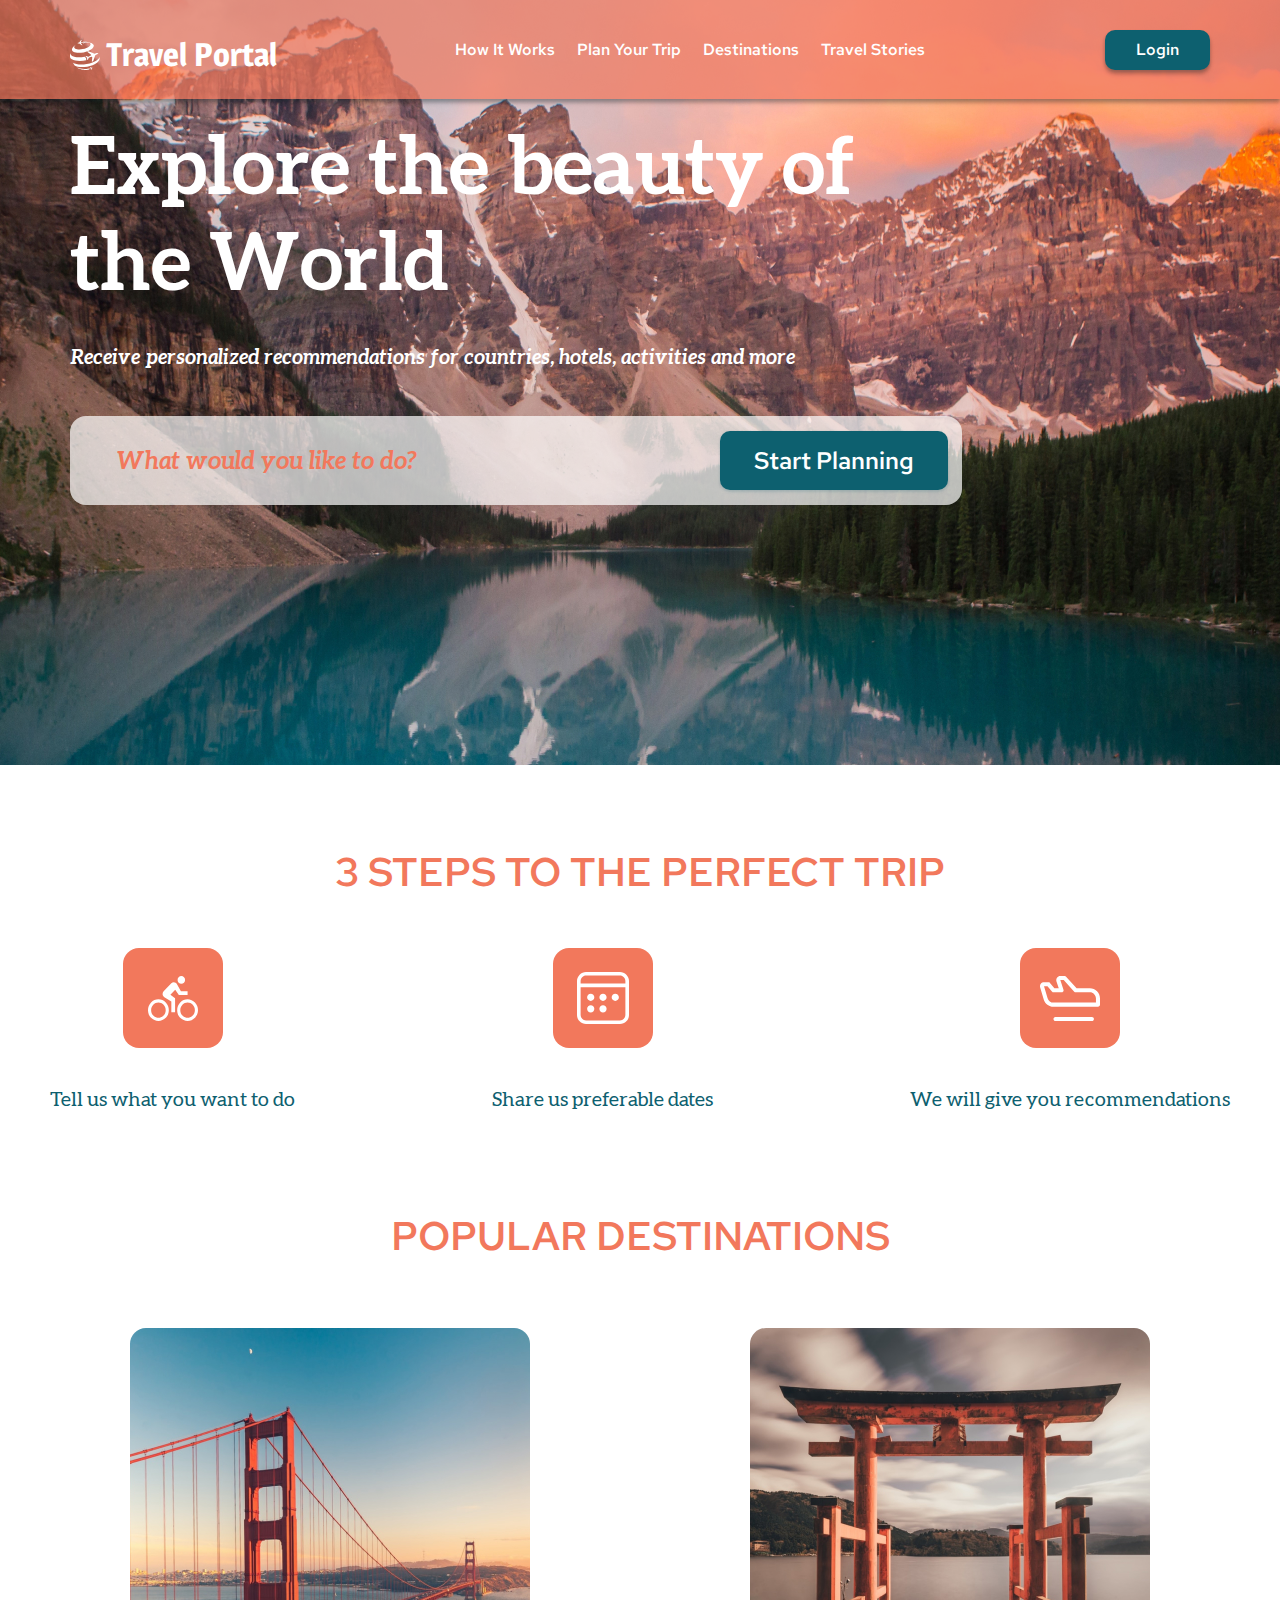
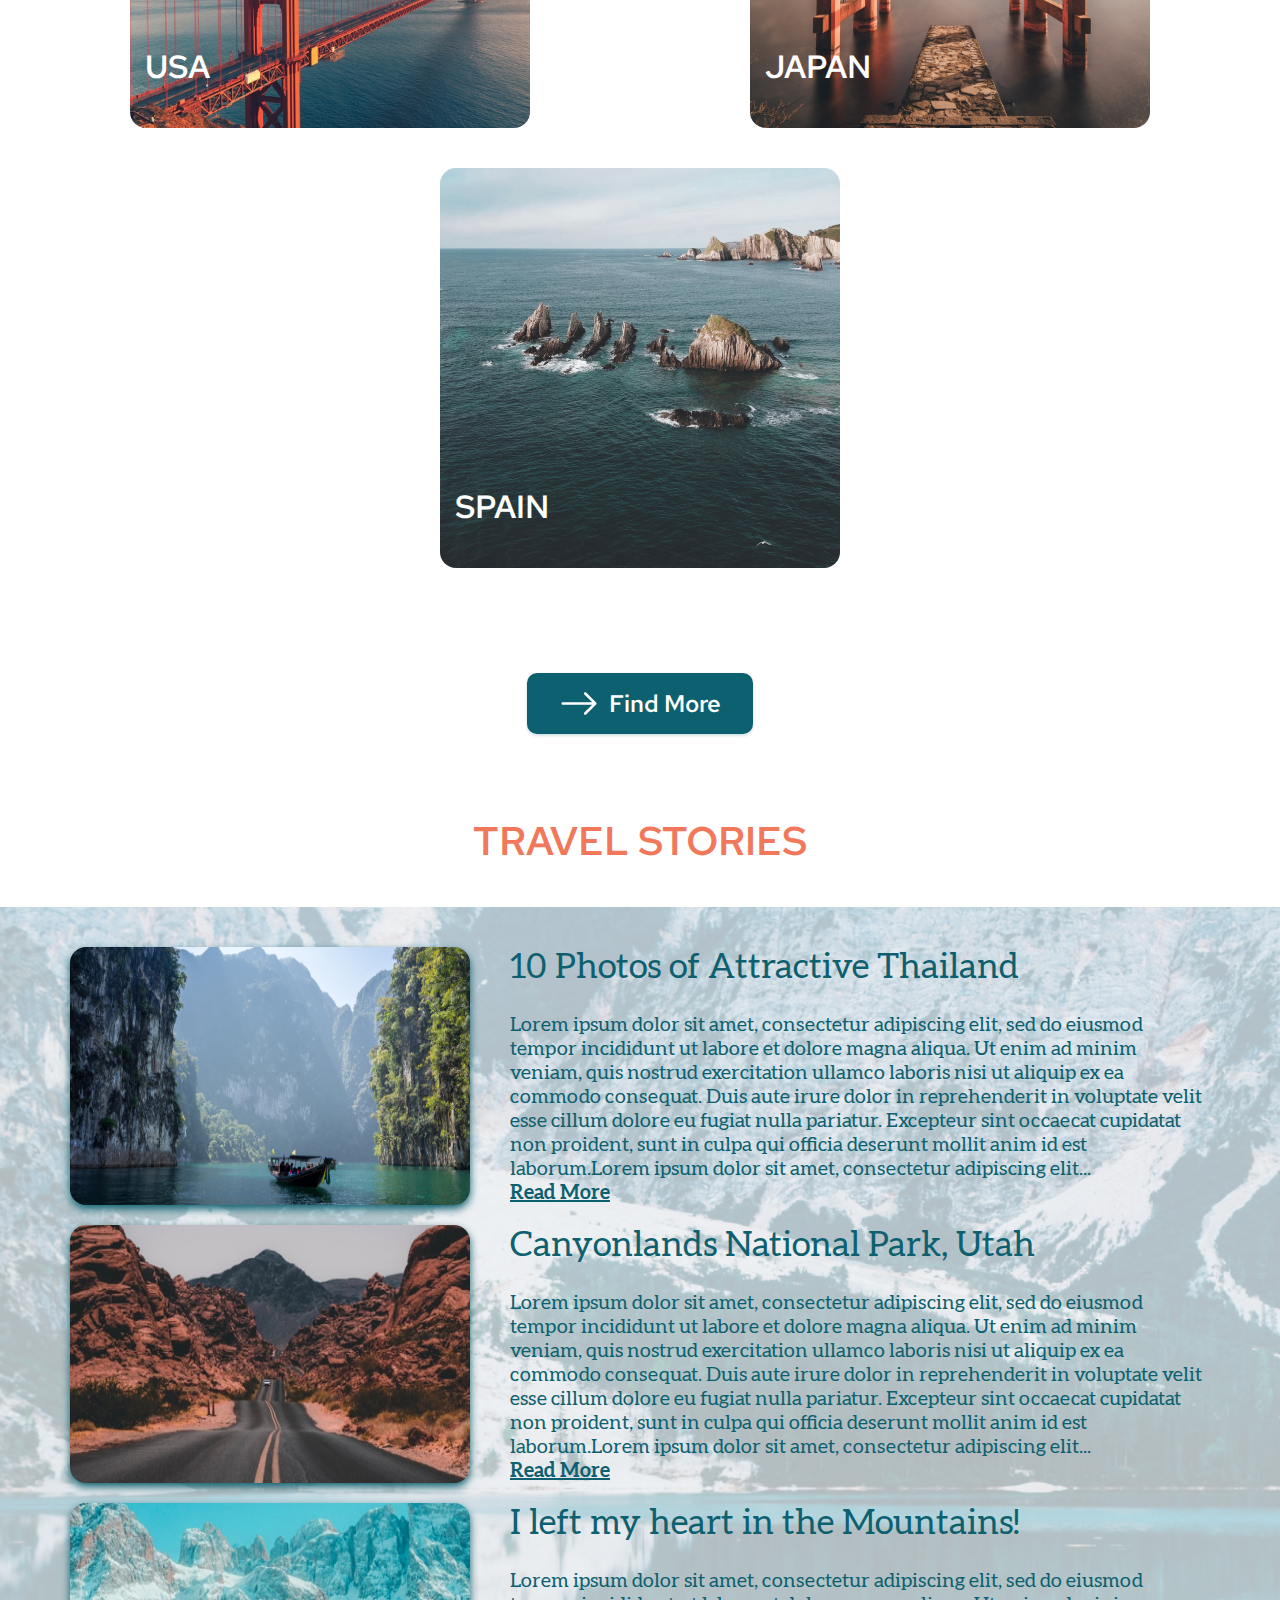
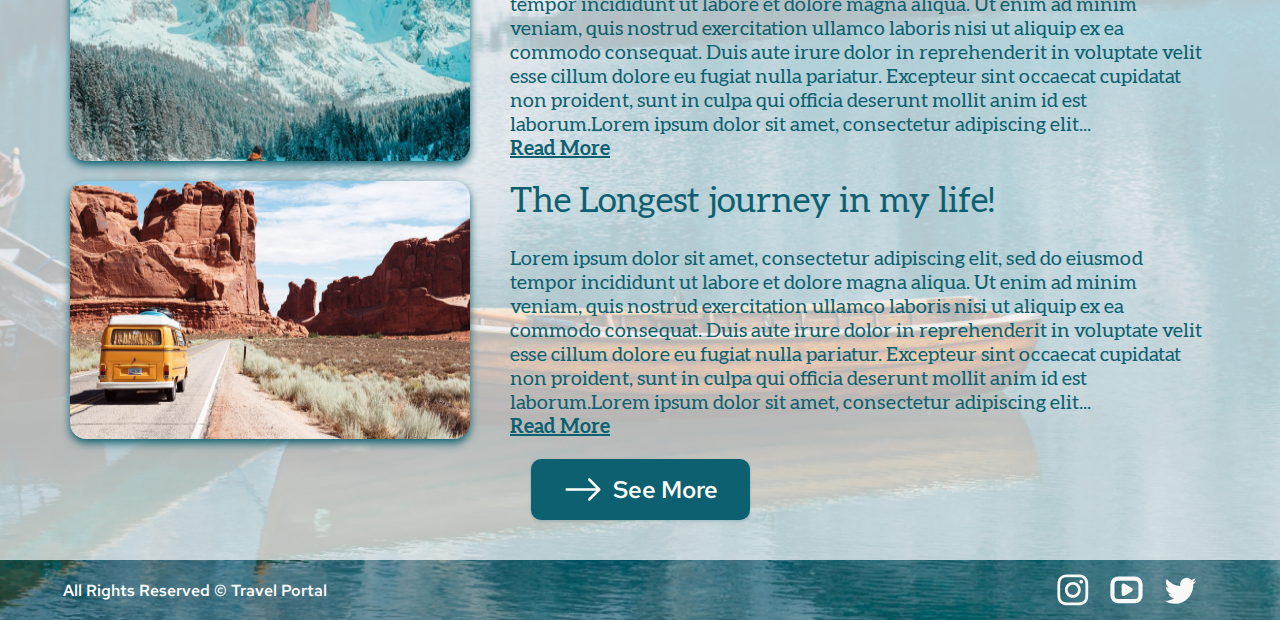
==== commit 47e8d6b4: "fix style" ====
--- a/index.html
+++ b/index.html
@@ -23,16 +23,16 @@
                 <nav class="header-nav">
                     <ul class="header-list">
                         <li class="header-item">
-                            <a href="#!" class="header-link">How It Works</a>
-                        </li>
-                        <li class="header-item">
-                            <a href="#!" class="header-link">Plan Your Trip</a>
-                        </li>
-                        <li class="header-item">
-                            <a href="#!" class="header-link">Destinations</a>
-                        </li>
-                        <li class="header-item">
-                            <a href="#!" class="header-link">Travel Stories</a>
+                            <a href="#intro" class="header-link js-scroll">How It Works</a>
+                        </li>
+                        <li class="header-item">
+                            <a href="#steps" class="header-link js-scroll">Plan Your Trip</a>
+                        </li>
+                        <li class="header-item">
+                            <a href="#destinations" class="header-link js-scroll">Destinations</a>
+                        </li>
+                        <li class="header-item">
+                            <a href="#stories" class="header-link js-scroll">Travel Stories</a>
                         </li>
                     </ul>
 
@@ -65,7 +65,7 @@
     </header>
 
     <main class="main">
-        <section class="intro">
+        <section class="intro" id="intro">
             <div class="wrapper">
 
                 <h1 class="intro-title">
@@ -77,7 +77,7 @@
                 </p>
 
                 <div class="search-form">
-                    <form action="#">
+                    <form action="#" class="search-form-inner">
                         <input type="text" name="user-like-to-do" placeholder="What would you like to do?" class="search-line">
                         <button type="submit" class="search-button">
                             Start Planning
@@ -88,7 +88,7 @@
             </div>
         </section>
 
-        <section class="steps">
+        <section class="steps" id="steps">
             <div class="wrapper">
 
                 <h2 class="steps-title">
@@ -126,7 +126,7 @@
         </section>
 
        
-        <section class="destinations">
+        <section class="destinations" id="destinations">
 
             <h2 class="destinations-title">
                 POPULAR DESTINATIONS
@@ -159,7 +159,7 @@
             </div>
         </section>
 
-        <h2 class="stories-title">
+        <h2 class="stories-title" id="stories">
             TRAVEL STORIES
         </h2>
 
--- a/css/style.css
+++ b/css/style.css
@@ -472,10 +472,6 @@
     box-sizing: inherit;
 }
 
-.body {
-    max-width: 1440px;
-}
-
 .wrapper {
     max-width: 1180px;
     margin: 0 auto;
@@ -492,6 +488,7 @@
 } 
 
 .header-logo-box {
+    margin-top: 10px;
     margin-left: 20px;
     margin-right: 20px;
     display: flex;
@@ -542,7 +539,6 @@
     flex-wrap: wrap;
     align-items: center;
     justify-content: space-between;
-    /* height: 90px; */
 }
 
 .header-list {
@@ -583,8 +579,8 @@
 
 .header-burger {
     display: none;
-    width: 40px;
-    height: 30px;
+    width: 35px;
+    height: 25px;
     position: relative;
     margin-right: 20px;
 }
@@ -592,7 +588,7 @@
 .burger-line {
     display: block;
     width: 100%;
-    height: 3px;
+    height: 2px;
     position: absolute;
     right: 0;
     background-color: #fff;;
@@ -742,6 +738,7 @@
 }
 
 .steps-card-text {
+    text-align: center;
     margin-top: 40px;
     font-family: 'Aleo';
     font-style: normal;
@@ -785,12 +782,13 @@
 }
 
 .destinations-pic-usa, .destinations-pic-japan, .destinations-pic-spain {
+    max-width: 400px;
     border-radius: 16px;
     border: none;
-    width: 400px;
 }
 
 .destinations-pic-1, .destinations-pic-2, .destinations-pic-3 {
+    max-width: 400px;
     position: relative;
     margin: 20px;    
     transition: .5s;
@@ -820,19 +818,16 @@
     display: block; 
     margin: 0 auto;
     padding: 10px 32px 10px 32px;
-
     font-family: 'Red Hat Text';
     font-style: normal;
     font-weight: 500;
     font-size: 24px;
     line-height: 32px;
     color: #fff;
-
     background: #0D606F;
     box-shadow: 0px 0px 3px rgba(13, 96, 111, 0.08), 0px 2px 3px rgba(13, 96, 111, 0.16);
     border-radius: 10px;
     border: none;
-
     transition: .5s;
 }
 
@@ -892,6 +887,11 @@
     filter: drop-shadow(0px 4px 4px #0D606F);
     border-radius: 16px;
     max-height: 300px;
+    transition: .5s;
+}
+
+.stories-pic:hover {
+    transform: scale(1.05);
 }
 
 .story-card-text {
@@ -941,12 +941,12 @@
     display: flex;
     flex-wrap: wrap;
     align-items: center;
-    padding: 13px 0;
+    padding: 13px 13px;
 }
 
 .footer-text {
     width: 80%;
-    text-align: center;
+    text-align: left;
     font-family: 'Red Hat Text';
     font-style: normal;
     font-weight: 500;
@@ -1046,7 +1046,6 @@
         position: absolute;
         background-color: #fff;
         top: 50%;
-        
     }
     .header-nav-close {
         transition: .2s;
@@ -1122,8 +1121,43 @@
     .steps-card-text {
         margin: 0 20px;
     }
-    .html {
-        overflow-x: hidden;
+    .intro-title {
+        font-size: 60px;
+        line-height: 72px;
+    }
+    .search-line {
+        max-width: 500px;
+        margin-left: 15px;
+        margin-right: 41px;
+        font-size: 14px;
+    }
+    .search-form {
+        max-width: 600px;
+        justify-content: baseline;
+        padding-top: 10px;
+        padding-bottom: 10px; 
+    }
+}
+
+@media screen and (max-width: 600px) {
+    .search-line {
+        max-width: 350px;
+        margin-left: 15px;
+        margin-right: 41px;
+        font-size: 14px;
+    }
+    .search-form {
+        max-width: 450px;
+        justify-content: baseline;
+        padding-top: 10px;
+        padding-bottom: 10px; 
+    }
+    .footer-text {
+        font-size: 16px;
+        text-align: left;
+        margin-left: 10px;
+        margin-right: 120px;
+        max-width: 200px;
     }
 }
 
@@ -1133,14 +1167,21 @@
         line-height: 48px;
     }
     .search-form {
+        max-width: 300px;
         justify-content: baseline;
-        max-width: 892px;
         padding-top: 10px;
         padding-bottom: 10px; 
     }
+    .search-form-inner {
+        max-width: 100%;
+    }
     .search-line {
+        max-width: 250px;
         margin-left: 15px;
-        margin-right: 41px;
+        margin-right: 0;
+        font-size: 14px;
+    }
+    .search-line::placeholder {
         font-size: 14px;
     }
     .search-button {
@@ -1148,6 +1189,18 @@
         width: 170px;
         font-size: 14px;
     }
+    .destinations-title {
+        font-size: 32px;
+        line-height: 40px;
+    }
+    .stories-title {
+        font-size: 32px;
+        line-height: 40px;
+    }
+    .steps-title {
+        font-size: 32px;
+        line-height: 40px;
+    }
     .footer {
         flex-wrap: nowrap;
     }
@@ -1168,6 +1221,13 @@
     .header-link {
         font-size: 24px;
         line-height: 36px;
+    }
+    .footer-text {
+        font-size: 14px;
+        text-align: left;
+        margin-left: 10px;
+        margin-right: 90px;
+        max-width: 140px;
     }
     .header-nav {
         padding: 55px;
@@ -1180,5 +1240,65 @@
         width: 135px;
         font-size: 28px;
     }
+    .destinations-pic-usa, .destinations-pic-japan, .destinations-pic-spain {
+        max-width: 250px;
+    }
+}
+
+@media screen and (max-width: 300px) {
+    .search-line {
+        max-width: 160px;
+        margin-left: 0;
+        margin-right: 0;
+        font-size: 14px;
+    }
+    .search-line::placeholder {
+        font-size: 11px;
+    }
+    .search-form {
+        max-width: 180px;
+        justify-content: left;
+        padding: 10px;
+        margin-right: 10px;
+    }
+    .search-form-inner {
+        max-width: 100%;
+    }
+    .header-logo-text {
+        margin-left: 6px;
+        font-family: 'Magra';
+        font-style: normal;
+        font-weight: 600;
+        font-size: 22px;
+        line-height: 25px;
+    }
+    .destinations-title {
+        font-size: 28px;
+        line-height: 40px;
+    }
+    .stories-title {
+        font-size: 28px;
+        line-height: 40px;
+    }
+    .steps-title {
+        font-size: 28px;
+        line-height: 40px;
+    }
+    .footer-text {
+        font-size: 12px;
+        text-align: left;
+        margin-left: 10px;
+        margin-right: 70px;
+        max-width: 120px;
+    }
+    .search-button {
+        height: 30px;
+        width: 130px;
+        font-size: 14px;
+        margin-left: 0;
+    }
+    .destinations-pic-usa, .destinations-pic-japan, .destinations-pic-spain {
+        max-width: 180px;
+    }
 }
 /* Media end */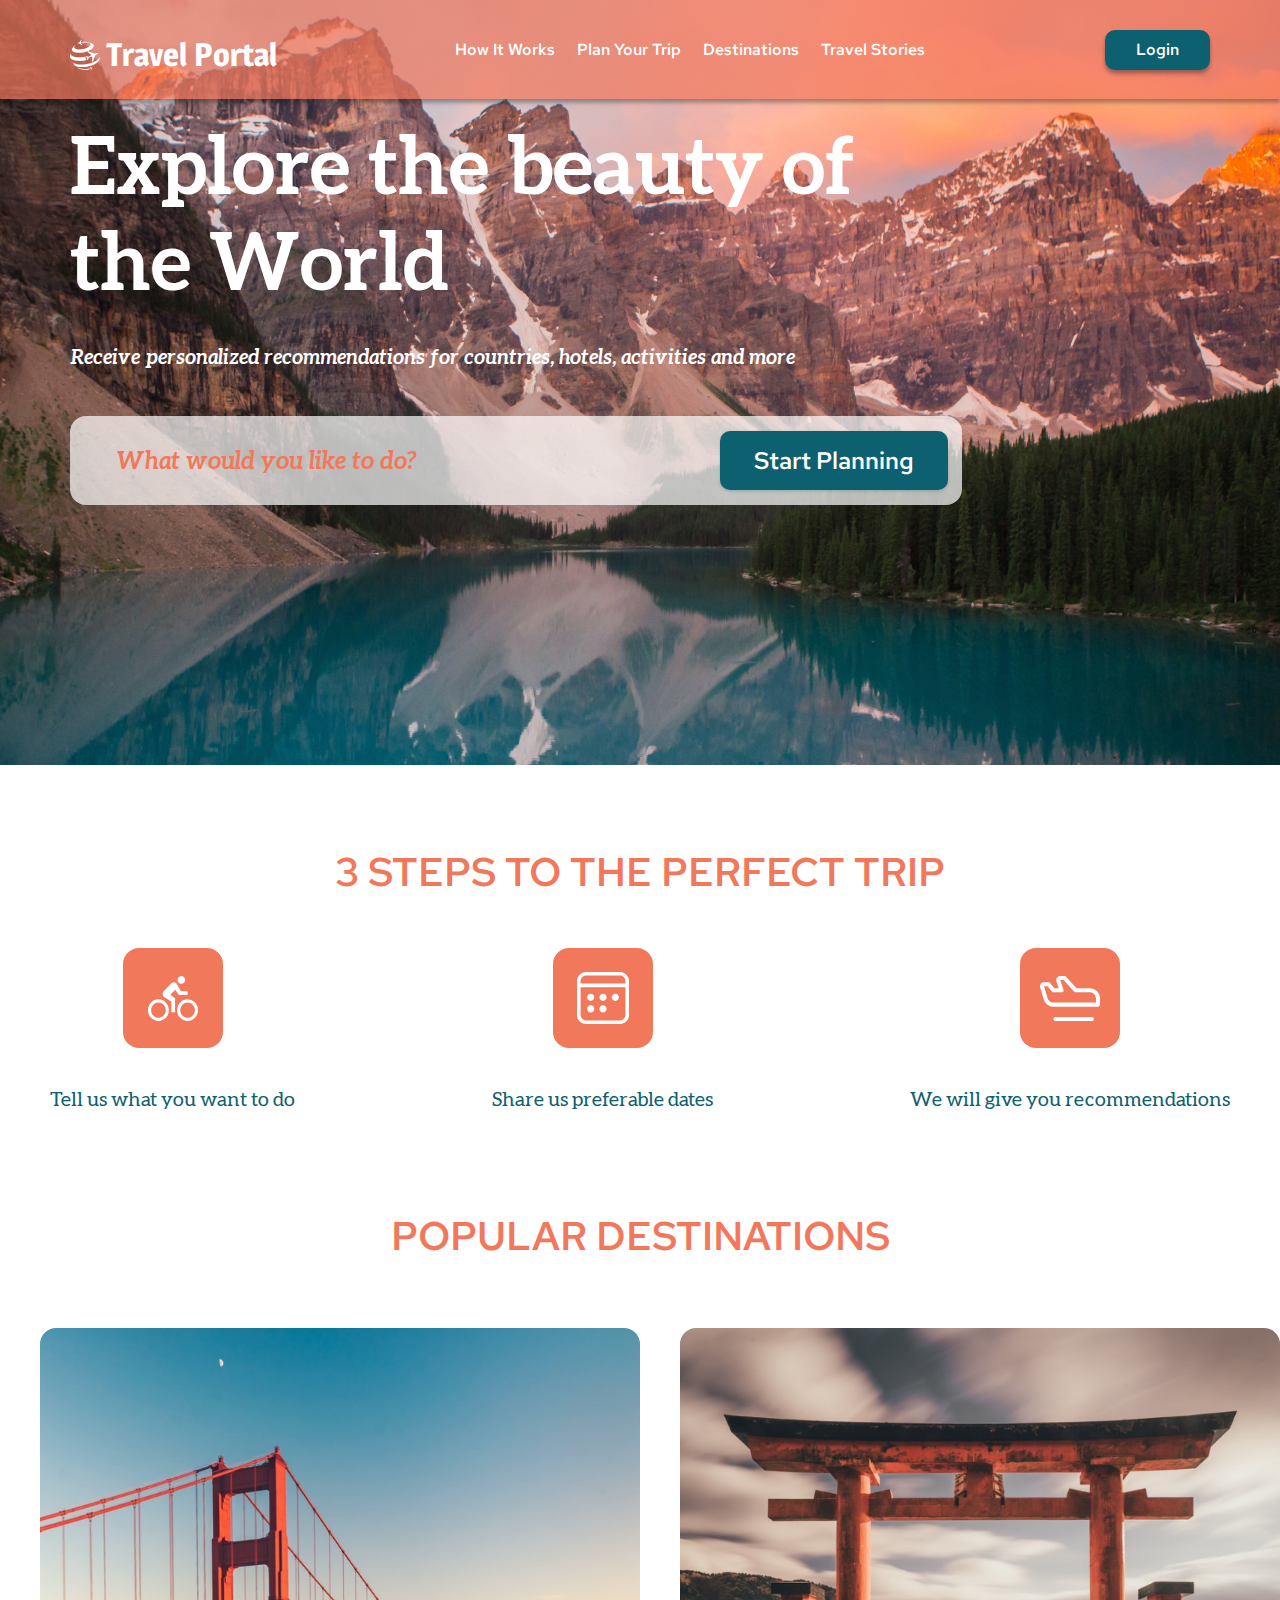
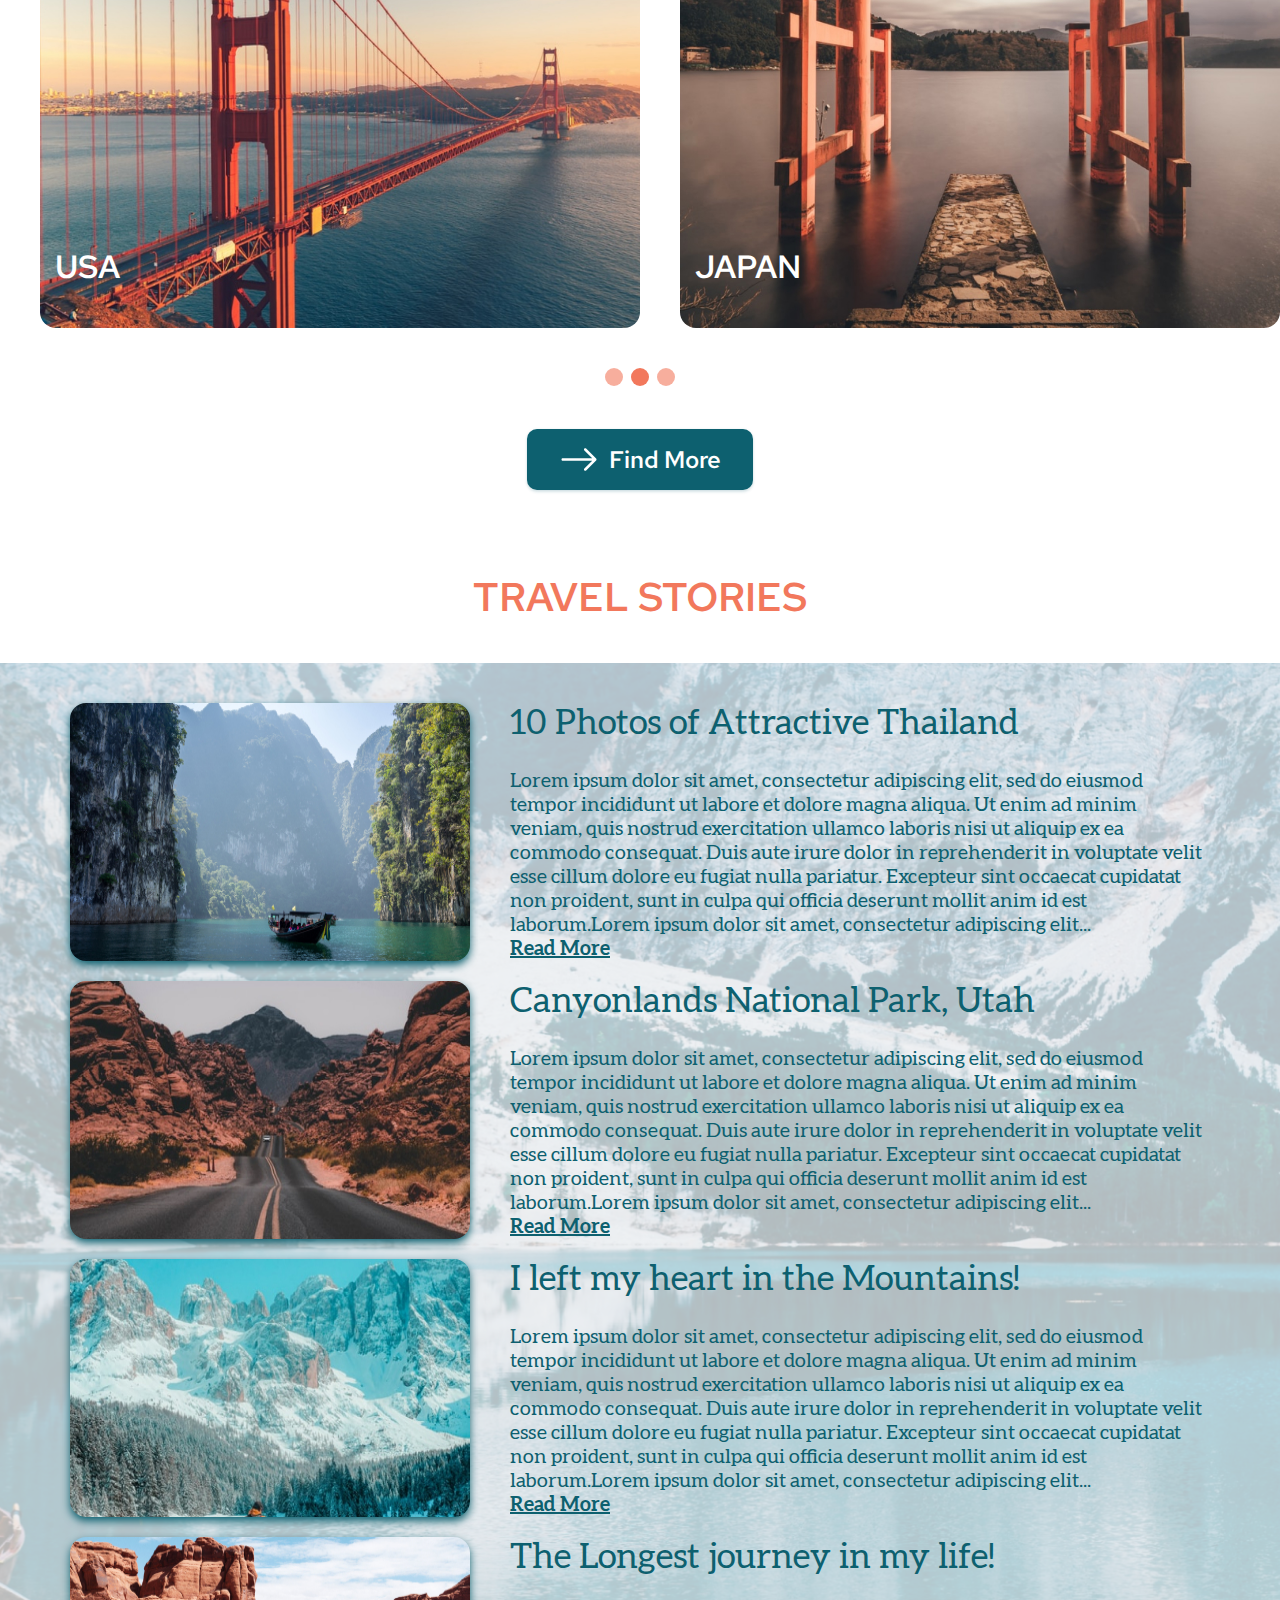
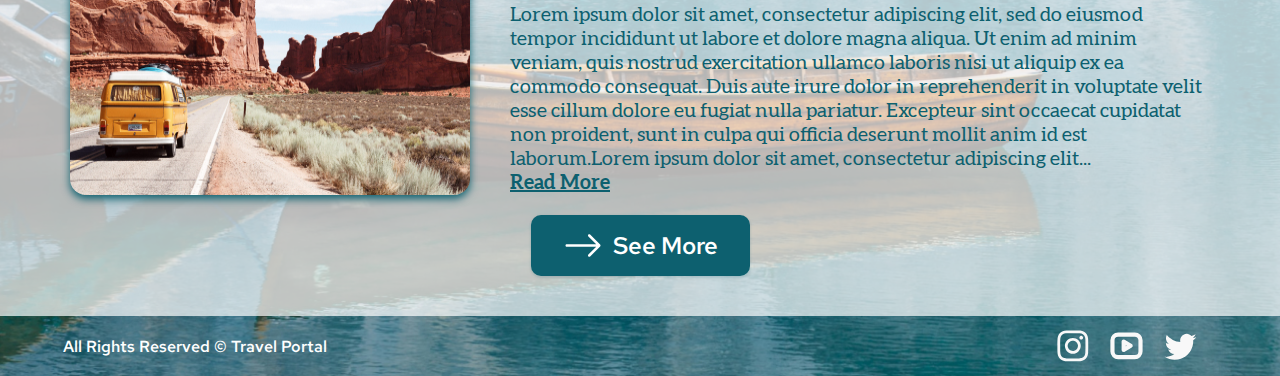
==== commit 04b4046c: "add slider and popups" ====
--- a/index.html
+++ b/index.html
@@ -23,16 +23,16 @@
                 <nav class="header-nav">
                     <ul class="header-list">
                         <li class="header-item">
-                            <a href="#intro" class="header-link js-scroll">How It Works</a>
+                            <a href="#intro" class="header-link js-scroll header-ref-1">How It Works</a>
                         </li>
                         <li class="header-item">
-                            <a href="#steps" class="header-link js-scroll">Plan Your Trip</a>
+                            <a href="#steps" class="header-link js-scroll header-ref-2">Plan Your Trip</a>
                         </li>
                         <li class="header-item">
-                            <a href="#destinations" class="header-link js-scroll">Destinations</a>
+                            <a href="#destinations" class="header-link js-scroll header-ref-3">Destinations</a>
                         </li>
                         <li class="header-item">
-                            <a href="#stories" class="header-link js-scroll">Travel Stories</a>
+                            <a href="#stories" class="header-link js-scroll header-ref-4">Travel Stories</a>
                         </li>
                     </ul>
 
@@ -62,6 +62,57 @@
 
             </div>
         </div>
+
+
+        <div class="login-box" id="login-box">
+            <h3 class="login-title">
+                Log in to your account
+            </h3>
+
+            <form action="" class="login-form">        
+                <button type="submit" class="login-element login-facebook-button">
+                    <div class="login-button login-facebook-button-contents">
+                        <img src="./img/svg/facebook.svg" alt="Facebook icon" class="login-button-icon login-facebook-button-icon">
+                        <p class="login-facebook-button-text">
+                            Sign In with Facebook
+                        </p>
+                    </div>
+                </button>    
+                <button type="submit" class="login-element login-google-button">
+                    <div class="login-button login-google-button-contents">
+                        <img src="./img/svg/google.svg" alt="Google icon" class="login-button-icon login-google-button-icon">
+                        <p class="login-google-button-text">
+                            Sign In with Google
+                        </p>
+                    </div>
+                </button>    
+                <div class="login-form-or-line">
+                    <span class="login-form-line"></span>
+                    <p class="login-form-or-text">
+                        or
+                    </p>
+                    <span class="login-form-line"></span>
+                </div>
+                <label for="login-form-e-mail" >E-mail</label>
+                <input type="text" class="login-form-input" id="login-form-e-mail">
+                <label for="login-form-password">Password</label>
+                <input type="text" class="login-form-input" id="login-form-password">
+                <button type="submit" class="login-sign-in-button">
+                    Sign In
+                </button>
+                <a href="" class="login-form-ref">
+                    Forgot Your Password?
+                </a>
+                <span class="login-form-empty-line"></span>
+                <div class="login-form-register-ref-box">
+                    <p class="login-form-register-text">Don't have an account?</p>
+                    <a href="#login-box" class="login-form-register-ref" onclick="registerRefClicked()">
+                        Register
+                    </a>
+                </div>
+            </form>
+        </div>
+
     </header>
 
     <main class="main">
@@ -133,23 +184,29 @@
             </h2>
             
             <div class="destinations-pics">
-                <div class="destinations-pic-1">
-                    <img src="./img/destinations-usa.jpg" alt="Destination USA" class="destinations-pic-usa">
-                    <p class="destinations-text-1">USA</p>
-                </div>
-                <div class="destinations-pic-2">
-                    <img src="./img/destinations-japan.jpg" alt="Destination Japan" class="destinations-pic-japan">
-                    <p class="destinations-text-2">JAPAN</p>
-                </div>
-                <div class="destinations-pic-3">
-                    <img src="./img/destinations-spain.jpg" alt="Destination Spain" class="destinations-pic-spain">
-                    <p class="destinations-text-3">SPAIN</p>
-                </div>
+                <div class="destinations-pic order-1">
+                    <img src="./img/destinations-usa.jpg" alt="Destination USA" class="destinations-pic-country">
+                    <p class="destinations-text">USA</p>
+                </div>
+                <div class="destinations-pic order-2">
+                    <img src="./img/destinations-japan.jpg" alt="Destination Japan" class="destinations-pic-country">
+                    <p class="destinations-text">JAPAN</p>
+                </div>
+                <div class="destinations-pic order-3">
+                    <img src="./img/destinations-spain.jpg" alt="Destination Spain" class="destinations-pic-country">
+                    <p class="destinations-text">SPAIN</p>
+                </div>
+            </div>
+
+            <div class="destinations-dots">
+                <span class="dot-1"></span>
+                <span class="dot-2"></span>
+                <span class="dot-3"></span>
             </div>
 
             <div class="destinations-button-box">
                 <form action="#">
-                    <button class="button">
+                    <button class="button button-dest">
                         <div class="button-contents">
                             <img src="./img/svg/button-arrow.svg" alt="Arrow" class="button-arrow">
                             Find More
--- a/css/style.css
+++ b/css/style.css
@@ -465,7 +465,7 @@
 
 html {
     box-sizing: border-box;
-
+    overflow-x: hidden;
 }
 
 *, *::before, *::after {
@@ -606,6 +606,191 @@
 .burger-line-third  {
     bottom: 0;
 }
+
+
+/* login styles start */
+
+.login-box {
+    visibility: hidden;
+    opacity: 0;
+    position: fixed;
+    width: 500px;
+    top: 50%;
+    left: 50%;
+    margin: -278px 0 0 -250px;
+    z-index: 100;
+    padding: 20px;
+
+    background: linear-gradient(177.09deg, #FFFFFF 6.15%, #0D606F 202.69%);
+    box-shadow: 0px 4px 4px rgba(0, 0, 0, 0.25);
+    border-radius: 16px;
+}
+
+.login-box.open {
+    transition: .2s visibility linear, .2s opacity linear;
+    visibility: visible;
+    opacity: 1;
+}
+
+.login-title {
+    text-align: center;
+    margin-bottom: 20px;
+
+    font-family: 'Aleo';
+    font-style: normal;
+    font-weight: 700;
+    font-size: 32px;
+    line-height: 38px;
+    color: #0D606F;
+}
+
+.login-form {
+    display: flex;
+    flex-direction: column;
+}
+
+.login-element {
+    margin-bottom: 15px;
+}
+
+.login-button {
+    display: flex;
+    align-items: center;
+    justify-content: center;
+    margin: 10px 10px;
+}
+
+.login-facebook-button {
+    background: #1877F2;
+    box-shadow: 0px 0px 3px rgba(13, 96, 111, 0.08), 0px 2px 3px rgba(13, 96, 111, 0.16);
+    border: none;
+    border-radius: 10px;
+}
+
+.login-facebook-button-text {
+    font-family: 'Red Hat Text';
+    font-style: normal;
+    font-weight: 400;
+    font-size: 20px;
+    line-height: 26px;
+    color: #FFFFFF;
+}
+
+.login-google-button {
+    background: #FFFFFF;
+    box-shadow: 0px 0px 3px rgba(13, 96, 111, 0.08), 0px 2px 3px rgba(13, 96, 111, 0.16);
+    border-radius: 10px;
+    border: none;
+}
+
+.login-google-button-text {
+    font-family: 'Red Hat Text';
+    font-style: normal;
+    font-weight: 400;
+    font-size: 20px;
+    line-height: 26px;
+    color: #0D606F;
+}
+
+.login-button-icon {
+    margin-right: 10px;
+}
+
+.login-form-or-line {
+    display: flex;
+    align-items: center;
+    justify-content: space-between;
+    margin: 0 0 10px 0;
+}
+
+.login-form-line {
+    height: 1px;
+    width: 50%;
+    background-color: rgba(13, 96, 111, 0.5);
+    margin-top: 3px;
+}
+
+.login-form-or-text {
+    margin: 0 20px;
+    font-family: 'Aleo';
+    font-style: normal;
+    font-weight: 700;
+    font-size: 20px;
+    line-height: 24px;
+    color: rgba(13, 96, 111, 0.5);
+}
+
+label {
+    font-family: 'Aleo';
+    font-style: normal;
+    font-weight: 400;
+    font-size: 16px;
+    line-height: 19px;
+    color: #0D606F;
+}
+
+.login-form-input {
+    margin-bottom: 20px;
+    height: 46px;
+    background: #FFFFFF;
+    box-shadow: inset 0px 0px 3px rgba(13, 96, 111, 0.08), inset 0px 2px 3px rgba(13, 96, 111, 0.16);
+    border-radius: 10px;
+    border: none;
+}
+
+.login-sign-in-button {
+    height: 46px;
+    margin-bottom: 10px;
+    background: #0D606F;
+    box-shadow: 0px 0px 3px rgba(13, 96, 111, 0.08), 0px 2px 3px rgba(13, 96, 111, 0.16);
+    border-radius: 10px;
+    border: none;
+
+    font-family: 'Red Hat Text';
+    font-style: normal;
+    font-weight: 400;
+    font-size: 20px;
+    line-height: 26px;
+    color: #FFFFFF;
+}
+
+.login-form-ref, .login-form-register-ref {
+    text-align: center;
+
+    font-family: 'Aleo';
+    font-style: normal;
+    font-weight: 700;
+    font-size: 15px;
+    line-height: 18px;
+    text-decoration-line: underline;
+    color: #0D606F;
+    text-shadow: 0px 2px 3px rgba(255, 255, 255, 0.16);
+}
+
+.login-form-empty-line {
+    height: 1px;
+    width: 100%;
+    background-color: rgba(13, 96, 111, 0.5);
+    margin-top: 20px;
+}
+
+.login-form-register-ref-box {
+    margin-top: 15px;
+    display: flex;
+    justify-content: center;
+
+    font-family: 'Aleo';
+    font-style: normal;
+    font-weight: 700;
+    font-size: 15px;
+    line-height: 18px;
+    /* identical to box height */
+    color: rgba(13, 96, 111, 0.5);
+    text-shadow: 0px 2px 3px rgba(255, 255, 255, 0.16);
+}
+
+/* login end start */
+
 
  /* header styles end */
 
@@ -775,30 +960,42 @@
 
 .destinations-pics {
     max-width: 100%;
-    margin-bottom: 85px;
+    margin-bottom: 20px;
     display: flex;
-    flex-wrap: wrap;
+    flex-wrap: nowrap;
     justify-content: space-around;
 }
 
-.destinations-pic-usa, .destinations-pic-japan, .destinations-pic-spain {
-    max-width: 400px;
+.destinations-pic-country {
+    max-width: 600px;
     border-radius: 16px;
     border: none;
 }
 
-.destinations-pic-1, .destinations-pic-2, .destinations-pic-3 {
-    max-width: 400px;
+.destinations-pic {
+    max-width: 600px;
     position: relative;
     margin: 20px;    
     transition: .5s;
 }
 
-.destinations-pic-1:hover, .destinations-pic-2:hover, .destinations-pic-3:hover {
-    transform: scale(1.1);
-}
-
-.destinations-text-1, .destinations-text-2, .destinations-text-3 {
+.order-1 {
+    order: 1;
+}
+
+.order-2 {
+    order: 2;
+}
+
+.order-3 {
+    order: 3;
+}
+
+.destinations-pic:hover {
+    transform: scale(1.03);
+}
+
+.destinations-text {
     position: absolute;
     left: 15px;
     bottom: 40px;
@@ -810,7 +1007,33 @@
     color: #fff;
 }
 
+.dot-1, .dot-2, .dot-3 {
+    cursor: pointer;
+    height: 18px;
+    width: 18px;
+    margin: 0 2px;
+    background-color: #F2785C;
+    opacity: .6;
+    border-radius: 50%;
+    display: inline-block;
+    transition: background-color 0.6s ease;
+}
+
+.dot-1:hover, .dot-2:hover, .dot-3:hover {
+    opacity: 1;
+    transition: .2s;
+}
+
+.destinations-dots {
+    text-align: center;
+}
+
+.dot-2 {
+    opacity: 1;
+}
+
 .destinations-button-box {
+    margin-top: 40px;
     margin-bottom: 80px;
 }
 
@@ -978,7 +1201,7 @@
 /* footer styles end */
 
 
-/* Media start */
+/* Media request start */
 
 @media screen and (max-width: 915px) {
     .header-burger {
@@ -1086,6 +1309,20 @@
     .steps-card {
         margin-bottom: 20px;  
     } 
+
+    .destinations-pic-country {
+        max-width: 400px;
+    }
+    
+    .destinations-pic {
+        max-width: 400px;
+    }
+    .destinations-text {
+        left: 12px;
+        bottom: 36px;
+        font-size: 32px;
+        line-height: 38px;
+    }
 }
 
 @media screen and (max-width: 1080px) {
@@ -1111,10 +1348,6 @@
 }
 
 @media screen and (max-width: 860px) {
-    .destinations-pic-1, .destinations-pic-2, .destinations-pic-3 {
-        margin: 20px auto;
-        max-width: 100%;
-    }
     .steps-cards {
         justify-content: center;
     }
@@ -1158,6 +1391,23 @@
         margin-left: 10px;
         margin-right: 120px;
         max-width: 200px;
+    }
+    .destinations-pic-country {
+        max-width: 300px;
+    }
+    .destinations-pic {
+        max-width: 300px;
+        margin: 15px;
+    }
+    .destinations-text {
+        left: 12px;
+        bottom: 32px;
+        font-size: 28px;
+        line-height: 36px;
+    }
+    .login-box {
+        width: 400px;
+        margin-left: -200px;
     }
 }
 
@@ -1240,11 +1490,32 @@
         width: 135px;
         font-size: 28px;
     }
-    .destinations-pic-usa, .destinations-pic-japan, .destinations-pic-spain {
-        max-width: 250px;
-    }
-}
-
+    .destinations-pic-country {
+        max-width: 200px;
+    }
+    .destinations-pic {
+        max-width: 200px;
+        margin: 10px;
+    }
+    .destinations-text {
+        left: 10px;
+        bottom: 32px;
+        font-size: 26px;
+        line-height: 32px;
+    }
+    .button-dest {
+        padding: 5px 16px;
+        font-size: 20px;
+        line-height: 24px;
+    }
+    .button-arrow {
+        max-width: 32px;
+    }
+    .login-box {
+        width: 300px;
+        margin-left: -150px;
+    }
+}
 @media screen and (max-width: 300px) {
     .search-line {
         max-width: 160px;
@@ -1269,8 +1540,8 @@
         font-family: 'Magra';
         font-style: normal;
         font-weight: 600;
-        font-size: 22px;
-        line-height: 25px;
+        font-size: 20px;
+        line-height: 20px;
     }
     .destinations-title {
         font-size: 28px;
@@ -1297,8 +1568,21 @@
         font-size: 14px;
         margin-left: 0;
     }
-    .destinations-pic-usa, .destinations-pic-japan, .destinations-pic-spain {
-        max-width: 180px;
-    }
-}
-/* Media end */+    .destinations-pic-country {
+        max-width: 150px;
+    }
+    .destinations-pic {
+        max-width: 150px;
+    }
+    .destinations-text {
+        left: 8px;
+        bottom: 24px;
+        font-size: 24px;
+        line-height: 28px;
+    }
+    .login-box {
+        width: 250px;
+        margin-left: -125px;
+    }
+}
+/* Media request end */